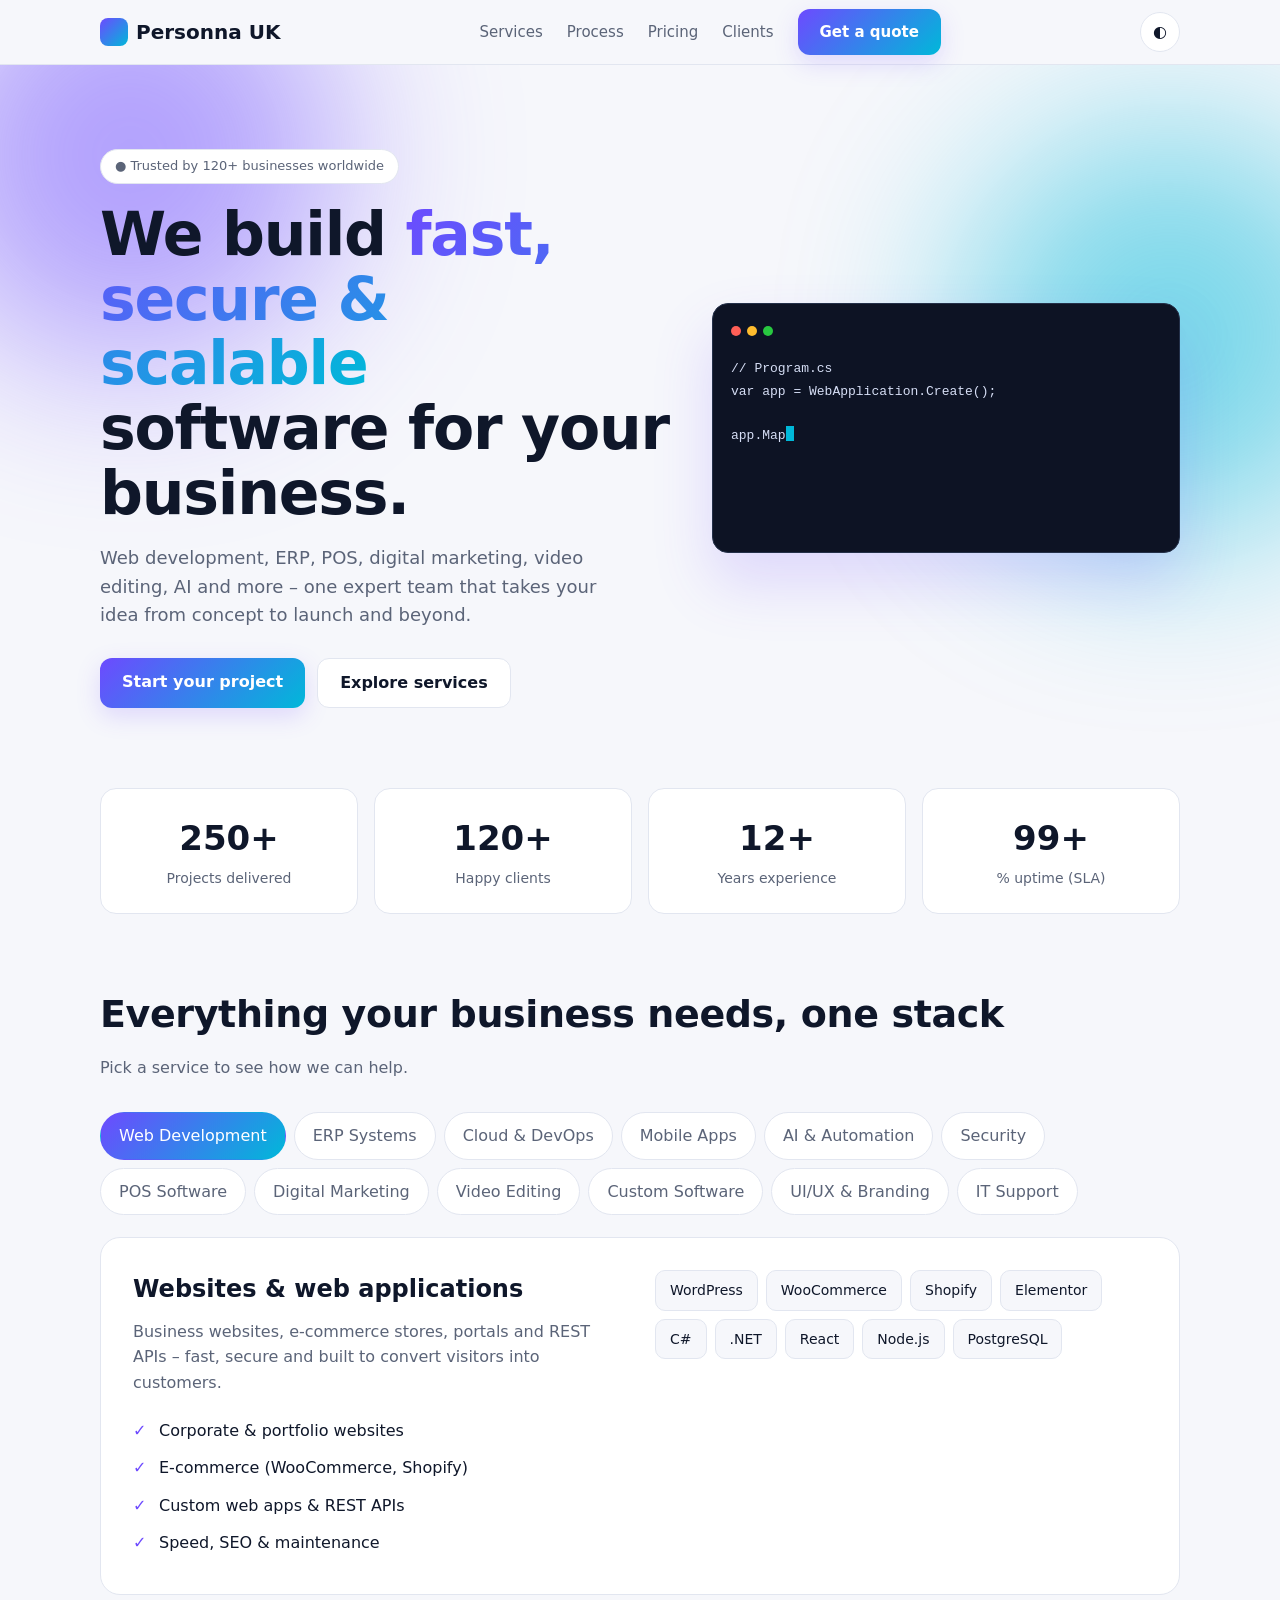
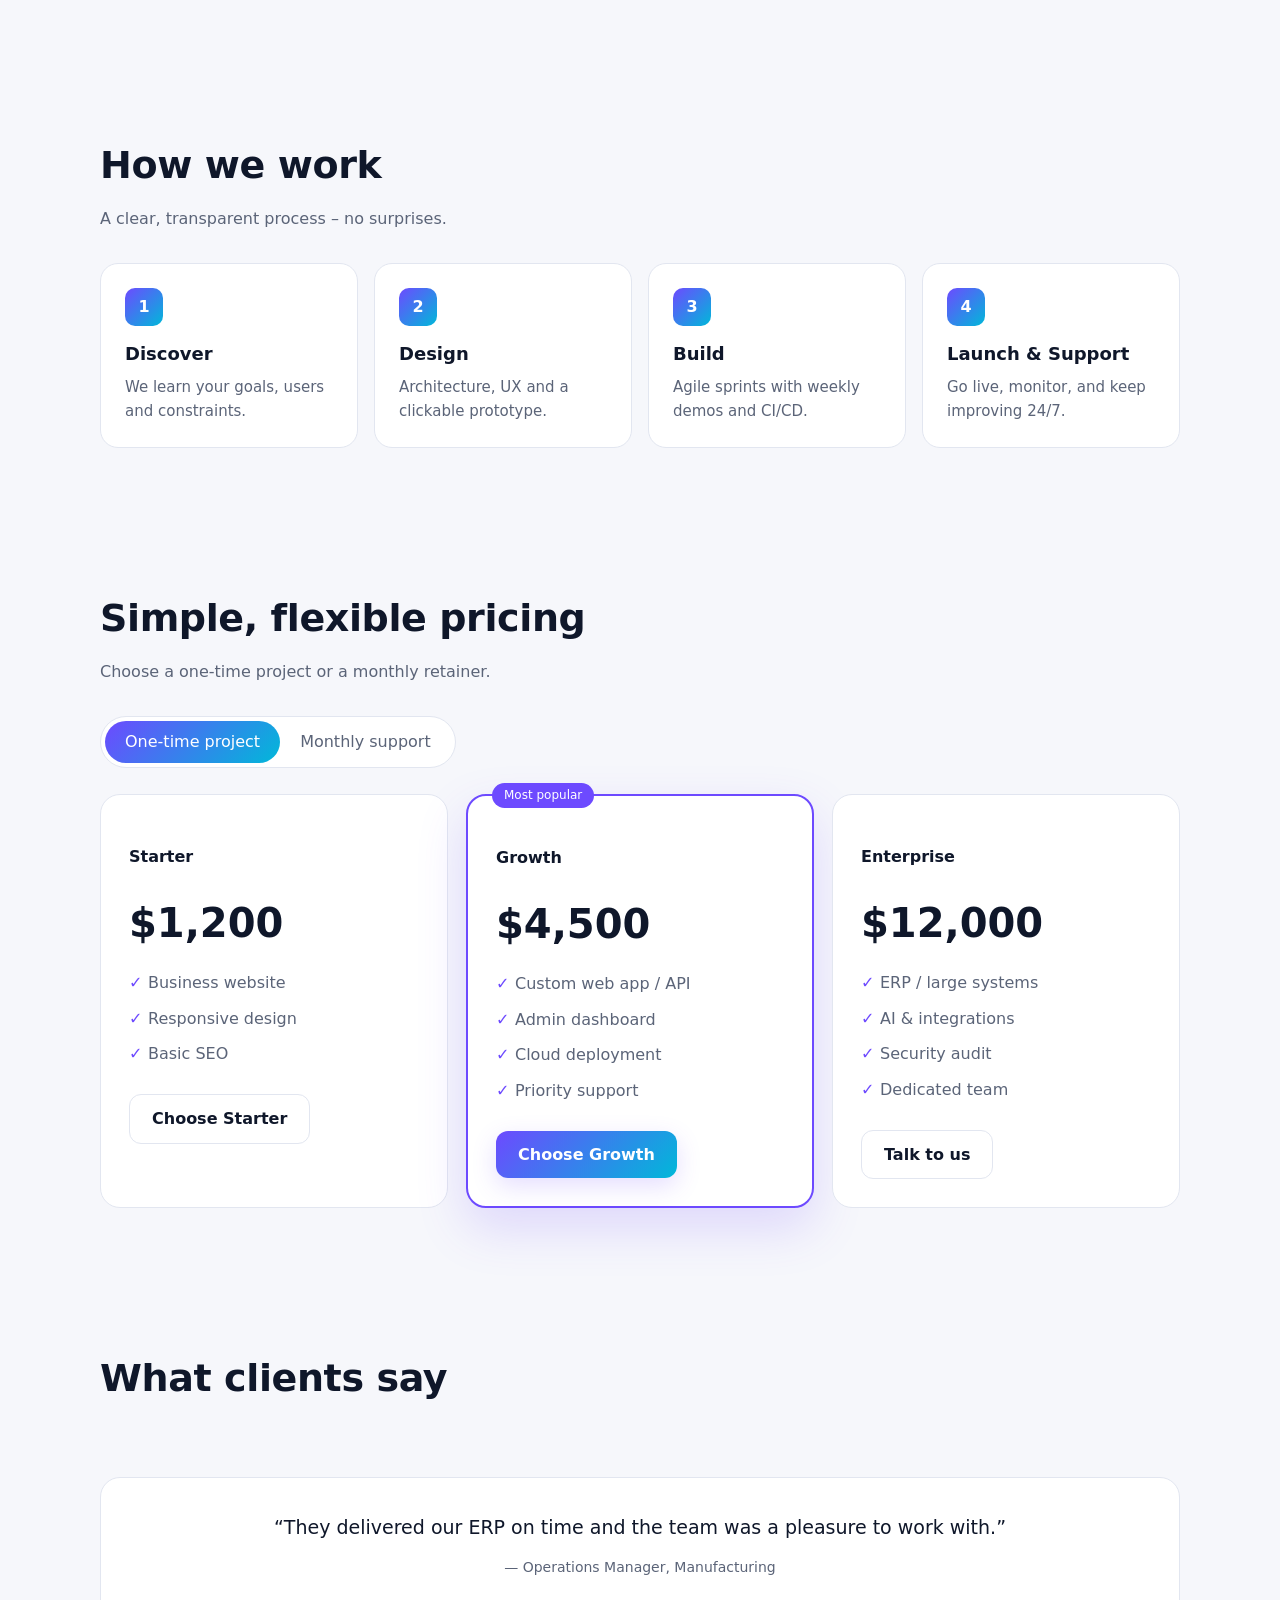
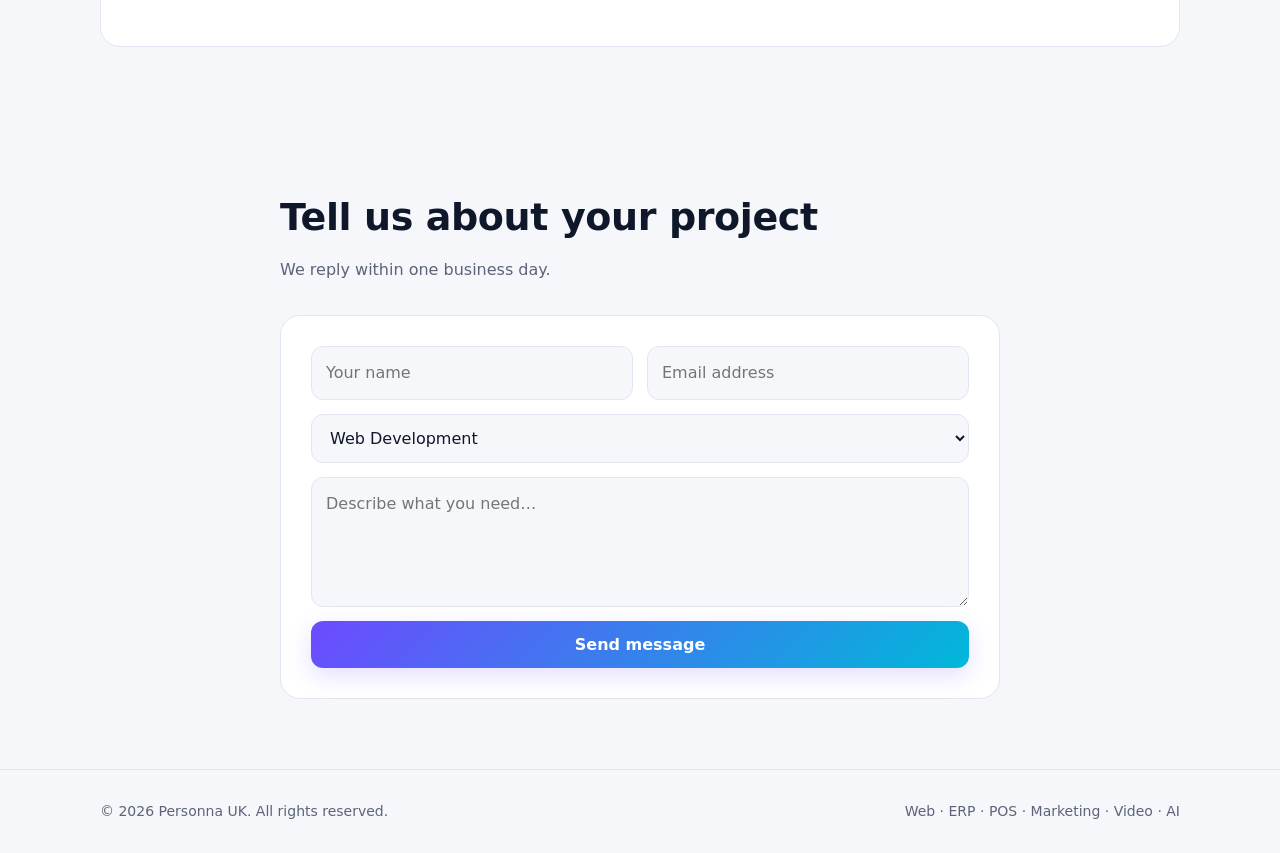
==== index.html @ d4ed37b1 "Add files via upload" ====
<!DOCTYPE html>
<html lang="en">
<head>
<meta charset="utf-8">
<meta name="viewport" content="width=device-width, initial-scale=1, viewport-fit=cover">
<title>Personna UK – Software, Cloud &amp; AI Solutions</title>
<style>
:root{--bg:#f6f7fb;--surface:#fff;--text:#0f172a;--muted:#5b6478;--line:#e2e6f0;--a:#6d4aff;--b:#00b8d9;--glow:rgba(109,74,255,.18);color-scheme:light;box-sizing:border-box;padding-top:env(safe-area-inset-top,0px);padding-bottom:env(safe-area-inset-bottom,0px)}
@media (prefers-color-scheme:dark){:root:not([data-theme="light"]){--bg:#0b0f1a;--surface:#131a2b;--text:#eef1fa;--muted:#9aa5bf;--line:#243049;--a:#8b6dff;--b:#2fd3f0;--glow:rgba(139,109,255,.25);color-scheme:dark}}
:root[data-theme="dark"]{--bg:#0b0f1a;--surface:#131a2b;--text:#eef1fa;--muted:#9aa5bf;--line:#243049;--a:#8b6dff;--b:#2fd3f0;--glow:rgba(139,109,255,.25);color-scheme:dark}
html{scroll-behavior:smooth;scroll-padding-top:calc(72px + env(safe-area-inset-top,0px))}
*{box-sizing:border-box}
body{margin:0;background:var(--bg);color:var(--text);font-family:Inter,system-ui,-apple-system,"Segoe UI",Roboto,sans-serif;line-height:1.6;overflow-x:hidden}
a{color:inherit;text-decoration:none}
.wrap{max-width:1120px;margin:0 auto;padding:0 20px}
header{position:sticky;top:env(safe-area-inset-top,0px);z-index:20;background:color-mix(in srgb,var(--bg) 85%,transparent);backdrop-filter:blur(12px);border-bottom:1px solid var(--line)}
nav{display:flex;align-items:center;justify-content:space-between;height:64px}
.logo{font-weight:800;font-size:20px;display:flex;gap:8px;align-items:center}
.logo i{width:28px;height:28px;border-radius:8px;background:linear-gradient(135deg,var(--a),var(--b));display:inline-block}
.links{display:flex;gap:24px;align-items:center;font-size:15px;color:var(--muted)}
.links a:hover{color:var(--text)}
.btn{display:inline-block;padding:11px 22px;border-radius:12px;font-weight:600;border:1px solid var(--line);background:var(--surface);cursor:pointer;font:inherit;font-weight:600;color:var(--text);transition:.2s}
.btn:hover{transform:translateY(-2px)}
.btn.p{background:linear-gradient(135deg,var(--a),var(--b));color:#fff;border:0;box-shadow:0 8px 24px var(--glow)}
.icon{width:40px;height:40px;padding:0;border-radius:50%}
#menu{display:none}
.hero{position:relative;padding:84px 0 70px;overflow:hidden}
.hero:before,.hero:after{content:"";position:absolute;width:420px;height:420px;border-radius:50%;filter:blur(90px);opacity:.5;z-index:-1;animation:float 12s ease-in-out infinite}
.hero:before{background:var(--a);top:-120px;left:-80px}
.hero:after{background:var(--b);right:-100px;top:60px;animation-delay:-6s}
@keyframes float{50%{transform:translate(40px,30px)}}
.grid2{display:grid;grid-template-columns:1.1fr .9fr;gap:40px;align-items:center}
.tag{display:inline-block;padding:6px 14px;border-radius:99px;background:var(--surface);border:1px solid var(--line);font-size:13px;color:var(--muted);margin-bottom:18px}
h1{font-size:clamp(34px,5.5vw,60px);line-height:1.08;margin:0 0 18px;letter-spacing:-.02em}
.grad{background:linear-gradient(135deg,var(--a),var(--b));-webkit-background-clip:text;background-clip:text;color:transparent}
.lead{font-size:18px;color:var(--muted);max-width:540px}
.cta{display:flex;gap:12px;margin-top:28px;flex-wrap:wrap}
.code{background:#0d1324;color:#d6def5;border-radius:16px;padding:18px;font:13px/1.7 ui-monospace,Menlo,Consolas,monospace;box-shadow:0 30px 60px var(--glow);border:1px solid #243049;min-height:250px}
.dots span{display:inline-block;width:10px;height:10px;border-radius:50%;margin-right:6px;background:#ff5f57}.dots span:nth-child(2){background:#febc2e}.dots span:nth-child(3){background:#28c840}
.cur{display:inline-block;width:8px;height:15px;background:var(--b);vertical-align:-2px;animation:bl 1s steps(1) infinite}@keyframes bl{50%{opacity:0}}
.stats{display:grid;grid-template-columns:repeat(4,1fr);gap:16px;margin-top:10px}
.stat{background:var(--surface);border:1px solid var(--line);border-radius:16px;padding:22px;text-align:center}
.stat b{font-size:34px;display:block}.stat span{color:var(--muted);font-size:14px}
section{padding:70px 0}
h2{font-size:clamp(26px,3.6vw,38px);margin:0 0 10px;letter-spacing:-.01em}
.sub{color:var(--muted);max-width:620px;margin:0 0 32px}
.tabs{display:flex;gap:8px;flex-wrap:wrap;margin-bottom:22px}
.tab{padding:10px 18px;border-radius:99px;border:1px solid var(--line);background:var(--surface);cursor:pointer;font:inherit;color:var(--muted);transition:.2s}
.tab.on{background:linear-gradient(135deg,var(--a),var(--b));color:#fff;border-color:transparent}
.panel{display:grid;grid-template-columns:1fr 1fr;gap:30px;background:var(--surface);border:1px solid var(--line);border-radius:20px;padding:32px;animation:in .4s}
@keyframes in{from{opacity:0;transform:translateY(10px)}}
.panel h3{margin:0 0 10px;font-size:24px}.panel ul{padding:0;list-style:none;margin:16px 0 0}
.panel li{padding:6px 0 6px 26px;position:relative}.panel li:before{content:"✓";position:absolute;left:0;color:var(--a);font-weight:700}
.chips{display:flex;flex-wrap:wrap;gap:8px;align-content:flex-start}
.chip{padding:8px 14px;border-radius:10px;background:var(--bg);border:1px solid var(--line);font-size:14px}
.cards{display:grid;grid-template-columns:repeat(4,1fr);gap:16px}
.card{background:var(--surface);border:1px solid var(--line);border-radius:18px;padding:24px;transition:.25s}
.card:hover{transform:translateY(-6px);box-shadow:0 18px 40px var(--glow);border-color:var(--a)}
.card .n{width:38px;height:38px;border-radius:10px;display:grid;place-items:center;font-weight:800;color:#fff;background:linear-gradient(135deg,var(--a),var(--b));margin-bottom:14px}
.card h4{margin:0 0 6px;font-size:18px}.card p{margin:0;color:var(--muted);font-size:15px}
.toggle{display:inline-flex;background:var(--surface);border:1px solid var(--line);border-radius:99px;padding:4px;margin-bottom:26px}
.toggle button{border:0;background:none;padding:8px 20px;border-radius:99px;cursor:pointer;font:inherit;color:var(--muted)}
.toggle button.on{background:linear-gradient(135deg,var(--a),var(--b));color:#fff}
.price{display:grid;grid-template-columns:repeat(3,1fr);gap:18px}
.plan{background:var(--surface);border:1px solid var(--line);border-radius:20px;padding:28px;position:relative}
.plan.hot{border:2px solid var(--a);box-shadow:0 20px 50px var(--glow)}
.plan.hot:before{content:"Most popular";position:absolute;top:-13px;left:24px;background:var(--a);color:#fff;font-size:12px;padding:3px 12px;border-radius:99px}
.plan .amt{font-size:40px;font-weight:800;margin:10px 0}.plan .amt small{font-size:14px;color:var(--muted);font-weight:500}
.plan ul{list-style:none;padding:0;margin:0 0 22px;color:var(--muted)}.plan li{padding:5px 0}.plan li:before{content:"✓ ";color:var(--a);font-weight:700}
.quote{background:var(--surface);border:1px solid var(--line);border-radius:20px;padding:34px;text-align:center;min-height:170px}
.quote p{font-size:19px;margin:0 0 12px;transition:opacity .3s}.quote span{color:var(--muted);font-size:14px}
.form{display:grid;grid-template-columns:1fr 1fr;gap:14px;background:var(--surface);border:1px solid var(--line);border-radius:20px;padding:30px}
.form .full{grid-column:1/-1}
input,select,textarea{width:100%;padding:13px 14px;border-radius:12px;border:1px solid var(--line);background:var(--bg);color:var(--text);font:inherit}
input:focus,select:focus,textarea:focus{outline:2px solid var(--a);border-color:transparent}
.err{border-color:#ef4444!important}
#ok{display:none;text-align:center;padding:30px;background:var(--surface);border:1px solid var(--line);border-radius:20px}
footer{border-top:1px solid var(--line);padding:30px 0;color:var(--muted);font-size:14px}
footer .wrap{display:flex;justify-content:space-between;flex-wrap:wrap;gap:10px}
.rv{opacity:0;transform:translateY(24px);transition:.7s}.rv.show{opacity:1;transform:none}
@media(max-width:860px){.grid2,.panel{grid-template-columns:1fr}.stats,.cards{grid-template-columns:1fr 1fr}.price{grid-template-columns:1fr}.links{display:none;position:absolute;top:64px;left:0;right:0;background:var(--bg);flex-direction:column;padding:12px 20px 20px;border-bottom:1px solid var(--line);align-items:stretch;gap:0}.links a{padding:13px 0;font-size:16px;border-bottom:1px solid var(--line)}.links a.btn{margin-top:14px;text-align:center;border:0;padding:13px}.links.open{display:flex}#menu{display:grid;place-items:center}.form{grid-template-columns:1fr}}
@media(max-width:560px){.wrap{padding:0 16px}.hero{padding:44px 0 36px}.hero:before,.hero:after{width:260px;height:260px}.lead{font-size:16px}.cta .btn{flex:1;text-align:center;padding:13px 10px}.code{font-size:11.5px;padding:14px;min-height:210px}.stats{gap:10px}.stat{padding:16px 10px}.stat b{font-size:26px}.stat span{font-size:12px}section{padding:46px 0}.cards{grid-template-columns:1fr}.tabs{flex-wrap:nowrap;overflow-x:auto;margin-left:-16px;margin-right:-16px;padding:0 16px 8px;scrollbar-width:none}.tabs::-webkit-scrollbar{display:none}.tab{flex:none;white-space:nowrap}.panel{padding:20px}.panel h3{font-size:20px}.toggle{display:flex}.toggle button{flex:1;padding:10px 6px;font-size:14px}.plan{padding:22px}.plan .amt{font-size:34px}.quote{padding:24px 18px}.quote p{font-size:17px}.form{padding:18px}footer .wrap{flex-direction:column;text-align:center}}
input,select,textarea{font-size:16px}
button,.btn,.tab{-webkit-tap-highlight-color:transparent;touch-action:manipulation}
@media(prefers-reduced-motion:reduce){*{animation:none!important;transition:none!important}.rv{opacity:1;transform:none}}
</style>
</head>
<body>
<header><div class="wrap"><nav>
<a class="logo" href="#top"><i></i>Personna UK</a>
<div class="links" id="links"><a href="#services">Services</a><a href="#process">Process</a><a href="#pricing">Pricing</a><a href="#reviews">Clients</a><a class="btn p" href="#contact">Get a quote</a></div>
<div style="display:flex;gap:8px"><button class="btn icon" id="theme" aria-label="Toggle theme">◐</button><button class="btn icon" id="menu" aria-label="Menu">☰</button></div>
</nav></div></header>

<main id="top">
<div class="hero"><div class="wrap grid2">
<div>
<span class="tag">● Trusted by 120+ businesses worldwide</span>
<h1>We build <span class="grad">fast, secure &amp; scalable</span> software for your business.</h1>
<p class="lead">Web development, ERP, POS, digital marketing, video editing, AI and more – one expert team that takes your idea from concept to launch and beyond.</p>
<div class="cta"><a class="btn p" href="#contact">Start your project</a><a class="btn" href="#services">Explore services</a></div>
</div>
<div class="code"><div class="dots"><span></span><span></span><span></span></div><pre id="code" style="margin:14px 0 0;white-space:pre-wrap"></pre></div>
</div></div>

<div class="wrap"><div class="stats rv">
<div class="stat"><b data-n="250">0</b><span>Projects delivered</span></div>
<div class="stat"><b data-n="120">0</b><span>Happy clients</span></div>
<div class="stat"><b data-n="12">0</b><span>Years experience</span></div>
<div class="stat"><b data-n="99">0</b><span>% uptime (SLA)</span></div>
</div></div>

<section id="services"><div class="wrap">
<h2 class="rv">Everything your business needs, one stack</h2>
<p class="sub rv">Pick a service to see how we can help.</p>
<div class="tabs rv" id="tabs"></div>
<div class="panel" id="panel"></div>
</div></section>

<section id="process"><div class="wrap">
<h2 class="rv">How we work</h2><p class="sub rv">A clear, transparent process – no surprises.</p>
<div class="cards">
<div class="card rv"><div class="n">1</div><h4>Discover</h4><p>We learn your goals, users and constraints.</p></div>
<div class="card rv"><div class="n">2</div><h4>Design</h4><p>Architecture, UX and a clickable prototype.</p></div>
<div class="card rv"><div class="n">3</div><h4>Build</h4><p>Agile sprints with weekly demos and CI/CD.</p></div>
<div class="card rv"><div class="n">4</div><h4>Launch &amp; Support</h4><p>Go live, monitor, and keep improving 24/7.</p></div>
</div></div></section>

<section id="pricing"><div class="wrap">
<h2 class="rv">Simple, flexible pricing</h2><p class="sub rv">Choose a one-time project or a monthly retainer.</p>
<div class="toggle"><button class="on" data-m="0">One-time project</button><button data-m="1">Monthly support</button></div>
<div class="price">
<div class="plan rv"><h4>Starter</h4><div class="amt" data-p="1200,150">$1,200</div><ul><li>Business website</li><li>Responsive design</li><li>Basic SEO</li></ul><a class="btn" href="#contact">Choose Starter</a></div>
<div class="plan hot rv"><h4>Growth</h4><div class="amt" data-p="4500,600">$4,500</div><ul><li>Custom web app / API</li><li>Admin dashboard</li><li>Cloud deployment</li><li>Priority support</li></ul><a class="btn p" href="#contact">Choose Growth</a></div>
<div class="plan rv"><h4>Enterprise</h4><div class="amt" data-p="12000,1800">$12,000</div><ul><li>ERP / large systems</li><li>AI &amp; integrations</li><li>Security audit</li><li>Dedicated team</li></ul><a class="btn" href="#contact">Talk to us</a></div>
</div></div></section>

<section id="reviews"><div class="wrap">
<h2 class="rv">What clients say</h2><p class="sub rv">&nbsp;</p>
<div class="quote rv"><p id="qt"></p><span id="qa"></span></div>
</div></section>

<section id="contact"><div class="wrap" style="max-width:760px">
<h2 class="rv">Tell us about your project</h2><p class="sub rv">We reply within one business day.</p>
<form class="form" id="form" novalidate>
<input name="name" placeholder="Your name" required>
<input name="email" type="email" placeholder="Email address" required>
<select name="svc" class="full"><option>Web Development</option><option>ERP Systems</option><option>POS Software</option><option>Digital Marketing</option><option>Video Editing</option><option>Custom Software</option><option>Mobile Apps</option><option>Cloud &amp; DevOps</option><option>AI &amp; Automation</option><option>Cybersecurity</option><option>UI/UX &amp; Branding</option><option>IT Support</option></select>
<textarea class="full" name="msg" rows="4" placeholder="Describe what you need…" required></textarea>
<button class="btn p full" type="submit">Send message</button>
</form>
<div id="ok"><h3>Thank you! 🎉</h3><p>We’ve received your request and will be in touch shortly.</p></div>
</div></section>
</main>

<footer><div class="wrap"><span>© 2026 Personna UK. All rights reserved.</span><span>Web · ERP · POS · Marketing · Video · AI</span></div></footer>

<script>
const S={
"Web Development":{t:"Websites & web applications",d:"Business websites, e-commerce stores, portals and REST APIs – fast, secure and built to convert visitors into customers.",l:["Corporate & portfolio websites","E-commerce (WooCommerce, Shopify)","Custom web apps & REST APIs","Speed, SEO & maintenance"],c:["WordPress","WooCommerce","Shopify","Elementor","C#",".NET","React","Node.js","PostgreSQL"]},
"ERP Systems":{t:"ERP & business management",d:"One system for your whole company – inventory, purchase, sales, accounts, HR and projects, tailored to your industry.",l:["Inventory & warehouse","Purchase, sales & invoicing","Accounts, HR & payroll","Project & production tracking","Reports & dashboards"],c:["Inventory","Accounting","HRM","CRM","Manufacturing","Multi-branch"]},
"Cloud & DevOps":{t:"Cloud infrastructure",d:"Deploy, scale and monitor on Azure, AWS or your own servers with automated pipelines.",l:["CI/CD pipelines","Docker & Kubernetes","Cloud migration","Monitoring & cost control"],c:["Azure","AWS","Docker","Kubernetes","Terraform","GitHub Actions"]},
"Mobile Apps":{t:"iOS & Android apps",d:"Native-feel cross-platform apps your customers will love, with secure backends.",l:["Cross-platform with .NET MAUI","UI/UX design","Offline & push notifications","App store launch"],c:["MAUI","Flutter","Swift","Kotlin","Firebase"]},
"AI & Automation":{t:"Smart AI solutions",d:"Chatbots, document intelligence and workflow automation that save hours every week.",l:["AI assistants & chatbots","Process automation","Data dashboards","Custom integrations"],c:["OpenAI","Python","ML.NET","Power BI","Zapier"]},
"Security":{t:"Cybersecurity",d:"Protect your apps and data with audits, hardening and continuous monitoring.",l:["Penetration testing","Secure code review","Identity & MFA","Backup & recovery"],c:["OWASP","OAuth2","SSO","WAF","Zero Trust"]},
"POS Software":{t:"POS & retail systems",d:"Fast point-of-sale for shops, restaurants and multi-branch chains, with live stock and sales reports.",l:["Retail & restaurant POS","Barcode, receipt & card support","Multi-branch stock sync","Online + offline billing","Daily sales & profit reports"],c:["Barcode","Thermal printer","bKash/Nagad","Stock","Loyalty","Offline mode"]},
"Digital Marketing":{t:"Digital marketing & growth",d:"Get found, get leads, get sales – data-driven campaigns that bring real customers to your business.",l:["Facebook & Instagram ads","Google Ads & SEO","Social media management","Lead generation funnels","Email & WhatsApp marketing"],c:["Meta Ads","Google Ads","SEO","Analytics","Pixel & CAPI","Email"]},
"Video Editing":{t:"Video editing & motion",d:"Scroll-stopping videos for ads, reels, product launches and brand stories – edited, colored and delivered fast.",l:["Reels, Shorts & TikTok edits","Ad & promo videos","Motion graphics & animation","3D product visuals","Color grading & sound"],c:["Premiere Pro","After Effects","DaVinci","Final Cut","Blender","AI video"]},
"Custom Software":{t:"Custom software development",d:"Desktop, web and internal tools built exactly for your workflow – no bloated off-the-shelf software.",l:["Business process software","Desktop & web applications","Third-party integrations","Legacy system upgrade"],c:["C#","Python","Java","SQL","API","Automation"]},
"UI/UX & Branding":{t:"Design, UI/UX & branding",d:"Logos, brand identity, app screens and marketing creatives that make your business look professional.",l:["Logo & brand identity","App & website UI/UX","Social media creatives","Banners & print design"],c:["Figma","Photoshop","Illustrator","Canva"]},
"IT Support":{t:"IT support & networking",d:"Keep your team running – hardware, network, CCTV, email, backup and on-call technical support.",l:["Office network & Wi-Fi","CCTV & security systems","Hardware & software support","Annual maintenance (AMC)"],c:["LAN/WAN","CCTV","Servers","Backup","Microsoft 365"]}};
const tabs=document.getElementById('tabs'),panel=document.getElementById('panel');
function show(k){[...tabs.children].forEach(b=>b.classList.toggle('on',b.textContent===k));const s=S[k];
panel.style.animation='none';panel.offsetWidth;panel.style.animation='';
panel.innerHTML='<div><h3>'+s.t+'</h3><p style="color:var(--muted);margin:0">'+s.d+'</p><ul>'+s.l.map(x=>'<li>'+x+'</li>').join('')+'</ul></div><div class="chips">'+s.c.map(x=>'<span class="chip">'+x+'</span>').join('')+'</div>';}
Object.keys(S).forEach(k=>{const b=document.createElement('button');b.className='tab';b.textContent=k;b.onclick=()=>show(k);tabs.appendChild(b)});
show(Object.keys(S)[0]);

const lines=['// Program.cs','var app = WebApplication.Create();','','app.MapGet("/api/status", () =>','    new { company = "Personna UK",','          uptime = "99.99%",','          status = "Ready to build" });','','app.Run();'];
const code=document.getElementById('code');let li=0,ci=0,out='';
(function type(){if(li>=lines.length){code.innerHTML=out+'<span class="cur"></span>';return}
const ln=lines[li];out+=ln[ci]||'';ci++;code.innerHTML=out.replace(/</g,'&lt;')+'<span class="cur"></span>';
if(ci>ln.length){out+='\n';li++;ci=0;setTimeout(type,120)}else setTimeout(type,24)})();

const io=new IntersectionObserver(es=>es.forEach(e=>{if(e.isIntersecting){e.target.classList.add('show');
e.target.querySelectorAll('[data-n]').forEach(c=>{const n=+c.dataset.n;let v=0;const st=Math.max(1,n/60);const t=setInterval(()=>{v=Math.min(n,v+st);c.textContent=Math.round(v)+(n>=100&&n!==120&&n!==250?'':'+');if(v>=n)clearInterval(t)},25)});io.unobserve(e.target)}}),{threshold:.15});
document.querySelectorAll('.rv').forEach(e=>io.observe(e));

document.querySelectorAll('.toggle button').forEach(b=>b.onclick=()=>{document.querySelectorAll('.toggle button').forEach(x=>x.classList.toggle('on',x===b));const m=+b.dataset.m;
document.querySelectorAll('[data-p]').forEach(p=>{const v=p.dataset.p.split(',')[m];p.innerHTML='$'+(+v).toLocaleString('en-US')+(m?' <small>/month</small>':'')})});

const Q=[["They delivered our ERP on time and the team was a pleasure to work with.","Operations Manager, Manufacturing"],["Our website speed improved 3× and sales grew right after the relaunch.","Founder, E-commerce brand"],["Reliable, professional and always available when we need support.","CTO, Logistics startup"]];
let qi=0;const qt=document.getElementById('qt'),qa=document.getElementById('qa');
function q(){qt.style.opacity=0;setTimeout(()=>{qt.textContent='“'+Q[qi][0]+'”';qa.textContent='— '+Q[qi][1];qt.style.opacity=1;qi=(qi+1)%Q.length},300)}
q();setInterval(q,4500);

const root=document.documentElement;
document.getElementById('theme').onclick=()=>{const dark=root.dataset.theme?root.dataset.theme==='dark':matchMedia('(prefers-color-scheme:dark)').matches;root.dataset.theme=dark?'light':'dark'};
const links=document.getElementById('links');
document.getElementById('menu').onclick=()=>links.classList.toggle('open');
links.onclick=()=>links.classList.remove('open');

const f=document.getElementById('form');
f.onsubmit=e=>{e.preventDefault();let ok=true;
f.querySelectorAll('[required]').forEach(i=>{const bad=!i.value.trim()||(i.type==='email'&&!/^\S+@\S+\.\S+$/.test(i.value));i.classList.toggle('err',bad);if(bad)ok=false});
if(ok){f.style.display='none';document.getElementById('ok').style.display='block'}};
</script>
</body>
</html>
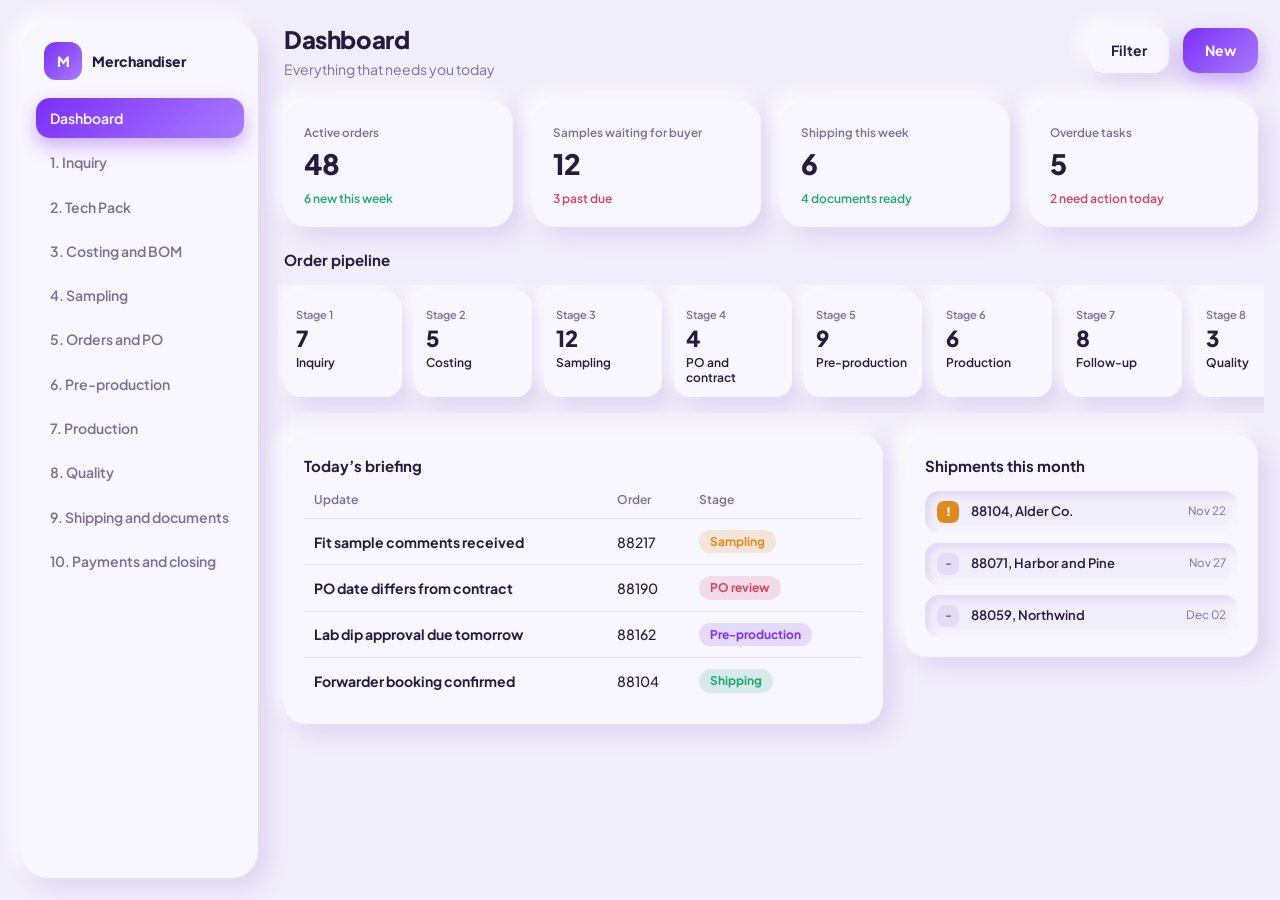
==== commit 173ac4fa: "Add files via upload" ====
--- a/index.html
+++ b/index.html
@@ -3,207 +3,86 @@
 <head>
 <meta charset="utf-8">
 <meta name="viewport" content="width=device-width, initial-scale=1, viewport-fit=cover">
-<title>Personna UK – Software, Cloud &amp; AI Solutions</title>
+<title>Merchandising Software, All Modules</title>
+<link rel="stylesheet" href="https://fonts.googleapis.com/css2?family=Plus+Jakarta+Sans:wght@400;500;600;700;800&display=swap">
 <style>
-:root{--bg:#f6f7fb;--surface:#fff;--text:#0f172a;--muted:#5b6478;--line:#e2e6f0;--a:#6d4aff;--b:#00b8d9;--glow:rgba(109,74,255,.18);color-scheme:light;box-sizing:border-box;padding-top:env(safe-area-inset-top,0px);padding-bottom:env(safe-area-inset-bottom,0px)}
-@media (prefers-color-scheme:dark){:root:not([data-theme="light"]){--bg:#0b0f1a;--surface:#131a2b;--text:#eef1fa;--muted:#9aa5bf;--line:#243049;--a:#8b6dff;--b:#2fd3f0;--glow:rgba(139,109,255,.25);color-scheme:dark}}
-:root[data-theme="dark"]{--bg:#0b0f1a;--surface:#131a2b;--text:#eef1fa;--muted:#9aa5bf;--line:#243049;--a:#8b6dff;--b:#2fd3f0;--glow:rgba(139,109,255,.25);color-scheme:dark}
-html{scroll-behavior:smooth;scroll-padding-top:calc(72px + env(safe-area-inset-top,0px))}
-*{box-sizing:border-box}
-body{margin:0;background:var(--bg);color:var(--text);font-family:Inter,system-ui,-apple-system,"Segoe UI",Roboto,sans-serif;line-height:1.6;overflow-x:hidden}
-a{color:inherit;text-decoration:none}
-.wrap{max-width:1120px;margin:0 auto;padding:0 20px}
-header{position:sticky;top:env(safe-area-inset-top,0px);z-index:20;background:color-mix(in srgb,var(--bg) 85%,transparent);backdrop-filter:blur(12px);border-bottom:1px solid var(--line)}
-nav{display:flex;align-items:center;justify-content:space-between;height:64px}
-.logo{font-weight:800;font-size:20px;display:flex;gap:8px;align-items:center}
-.logo i{width:28px;height:28px;border-radius:8px;background:linear-gradient(135deg,var(--a),var(--b));display:inline-block}
-.links{display:flex;gap:24px;align-items:center;font-size:15px;color:var(--muted)}
-.links a:hover{color:var(--text)}
-.btn{display:inline-block;padding:11px 22px;border-radius:12px;font-weight:600;border:1px solid var(--line);background:var(--surface);cursor:pointer;font:inherit;font-weight:600;color:var(--text);transition:.2s}
-.btn:hover{transform:translateY(-2px)}
-.btn.p{background:linear-gradient(135deg,var(--a),var(--b));color:#fff;border:0;box-shadow:0 8px 24px var(--glow)}
-.icon{width:40px;height:40px;padding:0;border-radius:50%}
-#menu{display:none}
-.hero{position:relative;padding:84px 0 70px;overflow:hidden}
-.hero:before,.hero:after{content:"";position:absolute;width:420px;height:420px;border-radius:50%;filter:blur(90px);opacity:.5;z-index:-1;animation:float 12s ease-in-out infinite}
-.hero:before{background:var(--a);top:-120px;left:-80px}
-.hero:after{background:var(--b);right:-100px;top:60px;animation-delay:-6s}
-@keyframes float{50%{transform:translate(40px,30px)}}
-.grid2{display:grid;grid-template-columns:1.1fr .9fr;gap:40px;align-items:center}
-.tag{display:inline-block;padding:6px 14px;border-radius:99px;background:var(--surface);border:1px solid var(--line);font-size:13px;color:var(--muted);margin-bottom:18px}
-h1{font-size:clamp(34px,5.5vw,60px);line-height:1.08;margin:0 0 18px;letter-spacing:-.02em}
-.grad{background:linear-gradient(135deg,var(--a),var(--b));-webkit-background-clip:text;background-clip:text;color:transparent}
-.lead{font-size:18px;color:var(--muted);max-width:540px}
-.cta{display:flex;gap:12px;margin-top:28px;flex-wrap:wrap}
-.code{background:#0d1324;color:#d6def5;border-radius:16px;padding:18px;font:13px/1.7 ui-monospace,Menlo,Consolas,monospace;box-shadow:0 30px 60px var(--glow);border:1px solid #243049;min-height:250px}
-.dots span{display:inline-block;width:10px;height:10px;border-radius:50%;margin-right:6px;background:#ff5f57}.dots span:nth-child(2){background:#febc2e}.dots span:nth-child(3){background:#28c840}
-.cur{display:inline-block;width:8px;height:15px;background:var(--b);vertical-align:-2px;animation:bl 1s steps(1) infinite}@keyframes bl{50%{opacity:0}}
-.stats{display:grid;grid-template-columns:repeat(4,1fr);gap:16px;margin-top:10px}
-.stat{background:var(--surface);border:1px solid var(--line);border-radius:16px;padding:22px;text-align:center}
-.stat b{font-size:34px;display:block}.stat span{color:var(--muted);font-size:14px}
-section{padding:70px 0}
-h2{font-size:clamp(26px,3.6vw,38px);margin:0 0 10px;letter-spacing:-.01em}
-.sub{color:var(--muted);max-width:620px;margin:0 0 32px}
-.tabs{display:flex;gap:8px;flex-wrap:wrap;margin-bottom:22px}
-.tab{padding:10px 18px;border-radius:99px;border:1px solid var(--line);background:var(--surface);cursor:pointer;font:inherit;color:var(--muted);transition:.2s}
-.tab.on{background:linear-gradient(135deg,var(--a),var(--b));color:#fff;border-color:transparent}
-.panel{display:grid;grid-template-columns:1fr 1fr;gap:30px;background:var(--surface);border:1px solid var(--line);border-radius:20px;padding:32px;animation:in .4s}
-@keyframes in{from{opacity:0;transform:translateY(10px)}}
-.panel h3{margin:0 0 10px;font-size:24px}.panel ul{padding:0;list-style:none;margin:16px 0 0}
-.panel li{padding:6px 0 6px 26px;position:relative}.panel li:before{content:"✓";position:absolute;left:0;color:var(--a);font-weight:700}
-.chips{display:flex;flex-wrap:wrap;gap:8px;align-content:flex-start}
-.chip{padding:8px 14px;border-radius:10px;background:var(--bg);border:1px solid var(--line);font-size:14px}
-.cards{display:grid;grid-template-columns:repeat(4,1fr);gap:16px}
-.card{background:var(--surface);border:1px solid var(--line);border-radius:18px;padding:24px;transition:.25s}
-.card:hover{transform:translateY(-6px);box-shadow:0 18px 40px var(--glow);border-color:var(--a)}
-.card .n{width:38px;height:38px;border-radius:10px;display:grid;place-items:center;font-weight:800;color:#fff;background:linear-gradient(135deg,var(--a),var(--b));margin-bottom:14px}
-.card h4{margin:0 0 6px;font-size:18px}.card p{margin:0;color:var(--muted);font-size:15px}
-.toggle{display:inline-flex;background:var(--surface);border:1px solid var(--line);border-radius:99px;padding:4px;margin-bottom:26px}
-.toggle button{border:0;background:none;padding:8px 20px;border-radius:99px;cursor:pointer;font:inherit;color:var(--muted)}
-.toggle button.on{background:linear-gradient(135deg,var(--a),var(--b));color:#fff}
-.price{display:grid;grid-template-columns:repeat(3,1fr);gap:18px}
-.plan{background:var(--surface);border:1px solid var(--line);border-radius:20px;padding:28px;position:relative}
-.plan.hot{border:2px solid var(--a);box-shadow:0 20px 50px var(--glow)}
-.plan.hot:before{content:"Most popular";position:absolute;top:-13px;left:24px;background:var(--a);color:#fff;font-size:12px;padding:3px 12px;border-radius:99px}
-.plan .amt{font-size:40px;font-weight:800;margin:10px 0}.plan .amt small{font-size:14px;color:var(--muted);font-weight:500}
-.plan ul{list-style:none;padding:0;margin:0 0 22px;color:var(--muted)}.plan li{padding:5px 0}.plan li:before{content:"✓ ";color:var(--a);font-weight:700}
-.quote{background:var(--surface);border:1px solid var(--line);border-radius:20px;padding:34px;text-align:center;min-height:170px}
-.quote p{font-size:19px;margin:0 0 12px;transition:opacity .3s}.quote span{color:var(--muted);font-size:14px}
-.form{display:grid;grid-template-columns:1fr 1fr;gap:14px;background:var(--surface);border:1px solid var(--line);border-radius:20px;padding:30px}
-.form .full{grid-column:1/-1}
-input,select,textarea{width:100%;padding:13px 14px;border-radius:12px;border:1px solid var(--line);background:var(--bg);color:var(--text);font:inherit}
-input:focus,select:focus,textarea:focus{outline:2px solid var(--a);border-color:transparent}
-.err{border-color:#ef4444!important}
-#ok{display:none;text-align:center;padding:30px;background:var(--surface);border:1px solid var(--line);border-radius:20px}
-footer{border-top:1px solid var(--line);padding:30px 0;color:var(--muted);font-size:14px}
-footer .wrap{display:flex;justify-content:space-between;flex-wrap:wrap;gap:10px}
-.rv{opacity:0;transform:translateY(24px);transition:.7s}.rv.show{opacity:1;transform:none}
-@media(max-width:860px){.grid2,.panel{grid-template-columns:1fr}.stats,.cards{grid-template-columns:1fr 1fr}.price{grid-template-columns:1fr}.links{display:none;position:absolute;top:64px;left:0;right:0;background:var(--bg);flex-direction:column;padding:12px 20px 20px;border-bottom:1px solid var(--line);align-items:stretch;gap:0}.links a{padding:13px 0;font-size:16px;border-bottom:1px solid var(--line)}.links a.btn{margin-top:14px;text-align:center;border:0;padding:13px}.links.open{display:flex}#menu{display:grid;place-items:center}.form{grid-template-columns:1fr}}
-@media(max-width:560px){.wrap{padding:0 16px}.hero{padding:44px 0 36px}.hero:before,.hero:after{width:260px;height:260px}.lead{font-size:16px}.cta .btn{flex:1;text-align:center;padding:13px 10px}.code{font-size:11.5px;padding:14px;min-height:210px}.stats{gap:10px}.stat{padding:16px 10px}.stat b{font-size:26px}.stat span{font-size:12px}section{padding:46px 0}.cards{grid-template-columns:1fr}.tabs{flex-wrap:nowrap;overflow-x:auto;margin-left:-16px;margin-right:-16px;padding:0 16px 8px;scrollbar-width:none}.tabs::-webkit-scrollbar{display:none}.tab{flex:none;white-space:nowrap}.panel{padding:20px}.panel h3{font-size:20px}.toggle{display:flex}.toggle button{flex:1;padding:10px 6px;font-size:14px}.plan{padding:22px}.plan .amt{font-size:34px}.quote{padding:24px 18px}.quote p{font-size:17px}.form{padding:18px}footer .wrap{flex-direction:column;text-align:center}}
-input,select,textarea{font-size:16px}
-button,.btn,.tab{-webkit-tap-highlight-color:transparent;touch-action:manipulation}
-@media(prefers-reduced-motion:reduce){*{animation:none!important;transition:none!important}.rv{opacity:1;transform:none}}
+:root{--bg:#f1eefb;--card:#f8f6ff;--ink:#241b3d;--mute:#7a7096;--ac:#7b2ff7;--ac2:#a77bff;--line:#e3ddf5;--ok:#1fa971;--wn:#e08a1e;--bd:#d6455d;--hi:#fff;--lo:rgba(120,90,200,.18);
+--sh:9px 9px 22px var(--lo),-7px -7px 18px var(--hi);--in:inset 3px 3px 8px var(--lo),inset -3px -3px 8px var(--hi);
+box-sizing:border-box;padding-top:env(safe-area-inset-top,0px);padding-bottom:env(safe-area-inset-bottom,0px)}
+@media(prefers-color-scheme:dark){:root:not([data-theme="light"]){--bg:#1a1530;--card:#211b3b;--ink:#efeafd;--mute:#a79dc9;--line:#322a55;--hi:rgba(255,255,255,.04);--lo:rgba(0,0,0,.45);--ac2:#b794ff}}
+:root[data-theme="dark"]{--bg:#1a1530;--card:#211b3b;--ink:#efeafd;--mute:#a79dc9;--line:#322a55;--hi:rgba(255,255,255,.04);--lo:rgba(0,0,0,.45);--ac2:#b794ff}
+*{box-sizing:border-box}html{scroll-padding-top:env(safe-area-inset-top,0px)}
+body{margin:0;background:var(--bg);color:var(--ink);font:14px/1.45 "Plus Jakarta Sans",system-ui,-apple-system,"Segoe UI",sans-serif}
+.app{display:grid;grid-template-columns:236px minmax(0,1fr);gap:26px;padding:22px;max-width:1500px;margin:0 auto}
+.card{background:var(--card);border-radius:22px;box-shadow:var(--sh);padding:20px}
+h1{font-size:24px;margin:0;font-weight:800;letter-spacing:-.4px}h2{font-size:15px;margin:0 0 14px;font-weight:700}
+.side{position:sticky;top:22px;height:calc(100vh - 44px);overflow-y:auto;padding:18px 14px;display:flex;flex-direction:column;gap:4px;border-radius:26px}
+.brand{display:flex;align-items:center;gap:10px;font-weight:800;padding:2px 8px 14px}
+.logo{width:38px;height:38px;border-radius:12px;background:linear-gradient(135deg,var(--ac),var(--ac2));color:#fff;display:grid;place-items:center}
+.side a{display:block;padding:10px 14px;border-radius:14px;color:var(--mute);text-decoration:none;font-weight:600;white-space:nowrap}
+.side a:hover{box-shadow:var(--in)}
+.side a.on{background:linear-gradient(135deg,var(--ac),var(--ac2));color:#fff;box-shadow:0 8px 18px rgba(123,47,247,.35)}
+.side a:focus-visible,.btn:focus-visible{outline:2px solid var(--ac);outline-offset:2px}
+.main{display:flex;flex-direction:column;gap:22px;min-width:0}
+.top{display:flex;align-items:center;gap:14px;flex-wrap:wrap}.top div{margin-right:auto}.top p{margin:2px 0 0;color:var(--mute)}
+.btn{border:0;font:inherit;font-weight:700;color:#fff;background:linear-gradient(135deg,var(--ac),var(--ac2));padding:12px 22px;border-radius:15px;box-shadow:0 10px 22px rgba(123,47,247,.35)}
+.btn.g{background:var(--card);color:var(--ink);box-shadow:var(--sh)}
+.kp{display:grid;grid-template-columns:repeat(auto-fit,minmax(170px,1fr));gap:20px}
+.kp small{color:var(--mute);font-weight:600}.kp b{display:block;font-size:28px;font-weight:800;letter-spacing:-1px;margin:2px 0}.kp span{font-size:12px;font-weight:600}
+.ok{color:var(--ok)}.bd{color:var(--bd)}.wn{color:var(--wn)}
+.g2{display:grid;grid-template-columns:minmax(0,1.7fr) minmax(0,1fr);gap:22px;align-items:start}
+.tw{overflow-x:auto}table{width:100%;border-collapse:collapse;min-width:560px}
+th{text-align:left;font-size:12px;color:var(--mute);font-weight:600;padding:0 10px 10px}td{padding:11px 10px;border-top:1px solid var(--line);font-weight:500}td:first-child{font-weight:700}
+.chip{display:inline-block;padding:3px 11px;border-radius:20px;font-size:12px;font-weight:700;white-space:nowrap}
+.c-ok{background:rgba(31,169,113,.15);color:var(--ok)}.c-w{background:rgba(224,138,30,.16);color:var(--wn)}.c-b{background:rgba(214,69,93,.14);color:var(--bd)}.c-p{background:rgba(123,47,247,.14);color:var(--ac)}
+.fl{display:flex;flex-direction:column;gap:10px}
+.f{display:flex;align-items:center;gap:12px;padding:10px 12px;border-radius:14px;background:var(--bg);box-shadow:var(--in)}
+.f i{width:22px;height:22px;border-radius:7px;display:grid;place-items:center;font:800 12px system-ui;flex:none;font-style:normal}
+.f .ok{background:var(--ok);color:#fff}.f .wt{background:var(--wn);color:#fff}.f .no{background:var(--line);color:var(--mute)}
+.f b{flex:1;font-weight:600;font-size:13px}.f small{color:var(--mute);font-size:11.5px;text-align:right}
+.br{display:grid;grid-template-columns:110px 1fr 40px;gap:12px;align-items:center;font-size:12.5px;font-weight:600;margin-bottom:12px}
+.br em{font-style:normal;color:var(--mute);text-align:right}
+.bar{height:12px;border-radius:8px;background:var(--bg);box-shadow:var(--in);position:relative}.bar i{position:absolute;inset:0 auto 0 0;border-radius:8px;background:linear-gradient(90deg,var(--ac),var(--ac2))}
+.pipe{display:flex;gap:12px;overflow-x:auto;padding:6px 6px 16px;margin:0 -6px}
+.st{flex:0 0 118px;color:inherit;text-decoration:none;background:var(--card);border-radius:16px;box-shadow:var(--sh);padding:12px}
+.st i{font-style:normal;font-size:11px;color:var(--mute);font-weight:600}.st strong{display:block;font-size:22px;font-weight:800}.st span{font-size:12px;font-weight:600;display:block;line-height:1.25}
+@media(max-width:1000px){.g2{grid-template-columns:1fr}}
+@media(max-width:820px){.app{grid-template-columns:1fr;padding:14px;gap:16px}.side{position:static;height:auto;flex-direction:row;overflow-x:auto;padding:10px}.brand{display:none}}
 </style>
 </head>
 <body>
-<header><div class="wrap"><nav>
-<a class="logo" href="#top"><i></i>Personna UK</a>
-<div class="links" id="links"><a href="#services">Services</a><a href="#process">Process</a><a href="#pricing">Pricing</a><a href="#reviews">Clients</a><a class="btn p" href="#contact">Get a quote</a></div>
-<div style="display:flex;gap:8px"><button class="btn icon" id="theme" aria-label="Toggle theme">◐</button><button class="btn icon" id="menu" aria-label="Menu">☰</button></div>
-</nav></div></header>
-
-<main id="top">
-<div class="hero"><div class="wrap grid2">
-<div>
-<span class="tag">● Trusted by 120+ businesses worldwide</span>
-<h1>We build <span class="grad">fast, secure &amp; scalable</span> software for your business.</h1>
-<p class="lead">Web development, ERP, POS, digital marketing, video editing, AI and more – one expert team that takes your idea from concept to launch and beyond.</p>
-<div class="cta"><a class="btn p" href="#contact">Start your project</a><a class="btn" href="#services">Explore services</a></div>
+<div class="app">
+<nav class="card side" id="nav" aria-label="Modules"><div class="brand"><span class="logo">M</span>Merchandiser</div></nav>
+<main class="main" id="view"></main>
 </div>
-<div class="code"><div class="dots"><span></span><span></span><span></span></div><pre id="code" style="margin:14px 0 0;white-space:pre-wrap"></pre></div>
-</div></div>
-
-<div class="wrap"><div class="stats rv">
-<div class="stat"><b data-n="250">0</b><span>Projects delivered</span></div>
-<div class="stat"><b data-n="120">0</b><span>Happy clients</span></div>
-<div class="stat"><b data-n="12">0</b><span>Years experience</span></div>
-<div class="stat"><b data-n="99">0</b><span>% uptime (SLA)</span></div>
-</div></div>
-
-<section id="services"><div class="wrap">
-<h2 class="rv">Everything your business needs, one stack</h2>
-<p class="sub rv">Pick a service to see how we can help.</p>
-<div class="tabs rv" id="tabs"></div>
-<div class="panel" id="panel"></div>
-</div></section>
-
-<section id="process"><div class="wrap">
-<h2 class="rv">How we work</h2><p class="sub rv">A clear, transparent process – no surprises.</p>
-<div class="cards">
-<div class="card rv"><div class="n">1</div><h4>Discover</h4><p>We learn your goals, users and constraints.</p></div>
-<div class="card rv"><div class="n">2</div><h4>Design</h4><p>Architecture, UX and a clickable prototype.</p></div>
-<div class="card rv"><div class="n">3</div><h4>Build</h4><p>Agile sprints with weekly demos and CI/CD.</p></div>
-<div class="card rv"><div class="n">4</div><h4>Launch &amp; Support</h4><p>Go live, monitor, and keep improving 24/7.</p></div>
-</div></div></section>
-
-<section id="pricing"><div class="wrap">
-<h2 class="rv">Simple, flexible pricing</h2><p class="sub rv">Choose a one-time project or a monthly retainer.</p>
-<div class="toggle"><button class="on" data-m="0">One-time project</button><button data-m="1">Monthly support</button></div>
-<div class="price">
-<div class="plan rv"><h4>Starter</h4><div class="amt" data-p="1200,150">$1,200</div><ul><li>Business website</li><li>Responsive design</li><li>Basic SEO</li></ul><a class="btn" href="#contact">Choose Starter</a></div>
-<div class="plan hot rv"><h4>Growth</h4><div class="amt" data-p="4500,600">$4,500</div><ul><li>Custom web app / API</li><li>Admin dashboard</li><li>Cloud deployment</li><li>Priority support</li></ul><a class="btn p" href="#contact">Choose Growth</a></div>
-<div class="plan rv"><h4>Enterprise</h4><div class="amt" data-p="12000,1800">$12,000</div><ul><li>ERP / large systems</li><li>AI &amp; integrations</li><li>Security audit</li><li>Dedicated team</li></ul><a class="btn" href="#contact">Talk to us</a></div>
-</div></div></section>
-
-<section id="reviews"><div class="wrap">
-<h2 class="rv">What clients say</h2><p class="sub rv">&nbsp;</p>
-<div class="quote rv"><p id="qt"></p><span id="qa"></span></div>
-</div></section>
-
-<section id="contact"><div class="wrap" style="max-width:760px">
-<h2 class="rv">Tell us about your project</h2><p class="sub rv">We reply within one business day.</p>
-<form class="form" id="form" novalidate>
-<input name="name" placeholder="Your name" required>
-<input name="email" type="email" placeholder="Email address" required>
-<select name="svc" class="full"><option>Web Development</option><option>ERP Systems</option><option>POS Software</option><option>Digital Marketing</option><option>Video Editing</option><option>Custom Software</option><option>Mobile Apps</option><option>Cloud &amp; DevOps</option><option>AI &amp; Automation</option><option>Cybersecurity</option><option>UI/UX &amp; Branding</option><option>IT Support</option></select>
-<textarea class="full" name="msg" rows="4" placeholder="Describe what you need…" required></textarea>
-<button class="btn p full" type="submit">Send message</button>
-</form>
-<div id="ok"><h3>Thank you! 🎉</h3><p>We’ve received your request and will be in touch shortly.</p></div>
-</div></section>
-</main>
-
-<footer><div class="wrap"><span>© 2026 Personna UK. All rights reserved.</span><span>Web · ERP · POS · Marketing · Video · AI</span></div></footer>
-
 <script>
-const S={
-"Web Development":{t:"Websites & web applications",d:"Business websites, e-commerce stores, portals and REST APIs – fast, secure and built to convert visitors into customers.",l:["Corporate & portfolio websites","E-commerce (WooCommerce, Shopify)","Custom web apps & REST APIs","Speed, SEO & maintenance"],c:["WordPress","WooCommerce","Shopify","Elementor","C#",".NET","React","Node.js","PostgreSQL"]},
-"ERP Systems":{t:"ERP & business management",d:"One system for your whole company – inventory, purchase, sales, accounts, HR and projects, tailored to your industry.",l:["Inventory & warehouse","Purchase, sales & invoicing","Accounts, HR & payroll","Project & production tracking","Reports & dashboards"],c:["Inventory","Accounting","HRM","CRM","Manufacturing","Multi-branch"]},
-"Cloud & DevOps":{t:"Cloud infrastructure",d:"Deploy, scale and monitor on Azure, AWS or your own servers with automated pipelines.",l:["CI/CD pipelines","Docker & Kubernetes","Cloud migration","Monitoring & cost control"],c:["Azure","AWS","Docker","Kubernetes","Terraform","GitHub Actions"]},
-"Mobile Apps":{t:"iOS & Android apps",d:"Native-feel cross-platform apps your customers will love, with secure backends.",l:["Cross-platform with .NET MAUI","UI/UX design","Offline & push notifications","App store launch"],c:["MAUI","Flutter","Swift","Kotlin","Firebase"]},
-"AI & Automation":{t:"Smart AI solutions",d:"Chatbots, document intelligence and workflow automation that save hours every week.",l:["AI assistants & chatbots","Process automation","Data dashboards","Custom integrations"],c:["OpenAI","Python","ML.NET","Power BI","Zapier"]},
-"Security":{t:"Cybersecurity",d:"Protect your apps and data with audits, hardening and continuous monitoring.",l:["Penetration testing","Secure code review","Identity & MFA","Backup & recovery"],c:["OWASP","OAuth2","SSO","WAF","Zero Trust"]},
-"POS Software":{t:"POS & retail systems",d:"Fast point-of-sale for shops, restaurants and multi-branch chains, with live stock and sales reports.",l:["Retail & restaurant POS","Barcode, receipt & card support","Multi-branch stock sync","Online + offline billing","Daily sales & profit reports"],c:["Barcode","Thermal printer","bKash/Nagad","Stock","Loyalty","Offline mode"]},
-"Digital Marketing":{t:"Digital marketing & growth",d:"Get found, get leads, get sales – data-driven campaigns that bring real customers to your business.",l:["Facebook & Instagram ads","Google Ads & SEO","Social media management","Lead generation funnels","Email & WhatsApp marketing"],c:["Meta Ads","Google Ads","SEO","Analytics","Pixel & CAPI","Email"]},
-"Video Editing":{t:"Video editing & motion",d:"Scroll-stopping videos for ads, reels, product launches and brand stories – edited, colored and delivered fast.",l:["Reels, Shorts & TikTok edits","Ad & promo videos","Motion graphics & animation","3D product visuals","Color grading & sound"],c:["Premiere Pro","After Effects","DaVinci","Final Cut","Blender","AI video"]},
-"Custom Software":{t:"Custom software development",d:"Desktop, web and internal tools built exactly for your workflow – no bloated off-the-shelf software.",l:["Business process software","Desktop & web applications","Third-party integrations","Legacy system upgrade"],c:["C#","Python","Java","SQL","API","Automation"]},
-"UI/UX & Branding":{t:"Design, UI/UX & branding",d:"Logos, brand identity, app screens and marketing creatives that make your business look professional.",l:["Logo & brand identity","App & website UI/UX","Social media creatives","Banners & print design"],c:["Figma","Photoshop","Illustrator","Canva"]},
-"IT Support":{t:"IT support & networking",d:"Keep your team running – hardware, network, CCTV, email, backup and on-call technical support.",l:["Office network & Wi-Fi","CCTV & security systems","Hardware & software support","Annual maintenance (AMC)"],c:["LAN/WAN","CCTV","Servers","Backup","Microsoft 365"]}};
-const tabs=document.getElementById('tabs'),panel=document.getElementById('panel');
-function show(k){[...tabs.children].forEach(b=>b.classList.toggle('on',b.textContent===k));const s=S[k];
-panel.style.animation='none';panel.offsetWidth;panel.style.animation='';
-panel.innerHTML='<div><h3>'+s.t+'</h3><p style="color:var(--muted);margin:0">'+s.d+'</p><ul>'+s.l.map(x=>'<li>'+x+'</li>').join('')+'</ul></div><div class="chips">'+s.c.map(x=>'<span class="chip">'+x+'</span>').join('')+'</div>';}
-Object.keys(S).forEach(k=>{const b=document.createElement('button');b.className='tab';b.textContent=k;b.onclick=()=>show(k);tabs.appendChild(b)});
-show(Object.keys(S)[0]);
-
-const lines=['// Program.cs','var app = WebApplication.Create();','','app.MapGet("/api/status", () =>','    new { company = "Personna UK",','          uptime = "99.99%",','          status = "Ready to build" });','','app.Run();'];
-const code=document.getElementById('code');let li=0,ci=0,out='';
-(function type(){if(li>=lines.length){code.innerHTML=out+'<span class="cur"></span>';return}
-const ln=lines[li];out+=ln[ci]||'';ci++;code.innerHTML=out.replace(/</g,'&lt;')+'<span class="cur"></span>';
-if(ci>ln.length){out+='\n';li++;ci=0;setTimeout(type,120)}else setTimeout(type,24)})();
-
-const io=new IntersectionObserver(es=>es.forEach(e=>{if(e.isIntersecting){e.target.classList.add('show');
-e.target.querySelectorAll('[data-n]').forEach(c=>{const n=+c.dataset.n;let v=0;const st=Math.max(1,n/60);const t=setInterval(()=>{v=Math.min(n,v+st);c.textContent=Math.round(v)+(n>=100&&n!==120&&n!==250?'':'+');if(v>=n)clearInterval(t)},25)});io.unobserve(e.target)}}),{threshold:.15});
-document.querySelectorAll('.rv').forEach(e=>io.observe(e));
-
-document.querySelectorAll('.toggle button').forEach(b=>b.onclick=()=>{document.querySelectorAll('.toggle button').forEach(x=>x.classList.toggle('on',x===b));const m=+b.dataset.m;
-document.querySelectorAll('[data-p]').forEach(p=>{const v=p.dataset.p.split(',')[m];p.innerHTML='$'+(+v).toLocaleString('en-US')+(m?' <small>/month</small>':'')})});
-
-const Q=[["They delivered our ERP on time and the team was a pleasure to work with.","Operations Manager, Manufacturing"],["Our website speed improved 3× and sales grew right after the relaunch.","Founder, E-commerce brand"],["Reliable, professional and always available when we need support.","CTO, Logistics startup"]];
-let qi=0;const qt=document.getElementById('qt'),qa=document.getElementById('qa');
-function q(){qt.style.opacity=0;setTimeout(()=>{qt.textContent='“'+Q[qi][0]+'”';qa.textContent='— '+Q[qi][1];qt.style.opacity=1;qi=(qi+1)%Q.length},300)}
-q();setInterval(q,4500);
-
-const root=document.documentElement;
-document.getElementById('theme').onclick=()=>{const dark=root.dataset.theme?root.dataset.theme==='dark':matchMedia('(prefers-color-scheme:dark)').matches;root.dataset.theme=dark?'light':'dark'};
-const links=document.getElementById('links');
-document.getElementById('menu').onclick=()=>links.classList.toggle('open');
-links.onclick=()=>links.classList.remove('open');
-
-const f=document.getElementById('form');
-f.onsubmit=e=>{e.preventDefault();let ok=true;
-f.querySelectorAll('[required]').forEach(i=>{const bad=!i.value.trim()||(i.type==='email'&&!/^\S+@\S+\.\S+$/.test(i.value));i.classList.toggle('err',bad);if(bad)ok=false});
-if(ok){f.style.display='none';document.getElementById('ok').style.display='block'}};
+var C=function(t){var p=String(t).split("|");return p[1]?'<span class="chip c-'+p[1]+'">'+p[0]+'</span>':p[0]};
+var KP=function(a){return '<section class="kp">'+a.map(function(k){return '<div class="card"><small>'+k[0]+'</small><b>'+k[1]+'</b><span class="'+(k[3]||'ok')+'">'+k[2]+'</span></div>'}).join("")+'</section>'};
+var TB=function(t,h,r){return '<section class="card"><h2>'+t+'</h2><div class="tw"><table><thead><tr>'+h.map(function(x){return '<th>'+x+'</th>'}).join("")+'</tr></thead><tbody>'+r.map(function(row){return '<tr>'+row.map(function(c){return '<td>'+C(c)+'</td>'}).join("")+'</tr>'}).join("")+'</tbody></table></div></section>'};
+var CK=function(t,a){var s={ok:"✓",wt:"!",no:"–"};return '<section class="card"><h2>'+t+'</h2><div class="fl">'+a.map(function(x){return '<div class="f"><i class="'+x[2]+'">'+s[x[2]]+'</i><b>'+x[0]+'</b><small>'+x[1]+'</small></div>'}).join("")+'</div></section>'};
+var BR=function(t,a){return '<section class="card"><h2>'+t+'</h2>'+a.map(function(x){return '<div class="br">'+x[0]+'<div class="bar"><i style="width:'+x[1]+'%"></i></div><em>'+x[1]+'%</em></div>'}).join("")+'</section>'};
+var PG=function(k,m,tb,side){return (k?KP(k):'')+'<div class="g2">'+tb+side+'</div>'};
+var Pipe=function(){var n=[["Inquiry",7,"inquiry"],["Costing",5,"costing"],["Sampling",12,"sampling"],["PO and contract",4,"orders"],["Pre-production",9,"preprod"],["Production",6,"production"],["Follow-up",8,"production"],["Quality",3,"quality"],["Shipping",6,"shipping"],["Post-shipment",11,"payments"]];return '<section><h2>Order pipeline</h2><div class="pipe">'+n.map(function(x,i){return '<a class="st" href="#'+x[2]+'"><i>Stage '+(i+1)+'</i><strong>'+x[1]+'</strong><span>'+x[0]+'</span></a>'}).join("")+'</div></section>'};
+var OKS=function(a){return a};
+var M=[
+["dashboard","Dashboard","Everything that needs you today",function(){return KP([["Active orders",48,"6 new this week"],["Samples waiting for buyer",12,"3 past due","bd"],["Shipping this week",6,"4 documents ready"],["Overdue tasks",5,"2 need action today","bd"]])+Pipe()+'<div class="g2">'+TB("Today’s briefing",["Update","Order","Stage"],[["Fit sample comments received","88217","Sampling|w"],["PO date differs from contract","88190","PO review|b"],["Lab dip approval due tomorrow","88162","Pre-production|p"],["Forwarder booking confirmed","88104","Shipping|ok"]])+CK("Shipments this month",[["88104, Alder Co.","Nov 22","wt"],["88071, Harbor and Pine","Nov 27","no"],["88059, Northwind","Dec 02","no"]])+'</div>'}],
+["inquiry","1. Inquiry","Buyer requirement, target price and factory capability",function(){return PG(0,0,TB("Open inquiries",["Inquiry","Buyer","Style","Qty","Target price","Status"],[["INQ-311","Northwind Apparel","Polo shirt","24,000","$4.20","Quoted|ok"],["INQ-312","Alder Co.","Basic tee","40,000","$2.65","Costing|w"],["INQ-313","Harbor and Pine","Fleece hoodie","18,500","$7.90","New|p"],["INQ-314","Kestrel Wear","Chino pant","12,000","$6.10","Capacity check|w"]]),CK("Requirement checklist",[["Tech pack received","INQ-313","ok"],["Reference sample","Courier due","wt"],["Target price and quantity","Confirmed","ok"],["Factory capability sheet","Send to buyer","wt"]])).replace('<div class="g2">',KP([["New inquiries",7,"3 today"],["Quoted this month",21,"62% win rate"],["Waiting for tech pack",4,"2 reminders sent","wn"]])+'<div class="g2">')}],
+["techpack","2. Tech Pack","Style details in one place",function(){return KP([["Tech packs",64,"9 updated this week"],["Missing sections",11,"4 styles affected","bd"],["Awaiting buyer revision",5,"Oldest 6 days","wn"]])+'<div class="g2">'+TB("Style library",["Style","Buyer","Version","Sections ready","Status"],[["LX-2041 Polo","Northwind","v3","7 of 7","Final|ok"],["KD-1190 Hoodie","Harbor and Pine","v2","6 of 7","Review|w"],["AL-0907 Tee","Alder Co.","v1","4 of 7","Draft|p"],["LX-2033 Chino","Northwind","v4","7 of 7","Final|ok"]])+CK("Sections in LX-2041",[["Design sketch","Front, back","ok"],["Measurement chart","S to XXL","ok"],["Fabric details","180 GSM pique","ok"],["Stitch details","Overlock, topstitch","ok"],["Trims and labels","Button, main label","ok"],["Label placement","Neck, hem","ok"],["Packing instruction","Polybag, 12 per carton","ok"]])+'</div>'}],
+["costing","3. Costing and BOM","Price build-up and material list",function(){return KP([["Costing sheets",38,"5 awaiting approval","wn"],["Average FOB","$5.12","0.8% above last month","bd"],["Average margin","7.4%","Target 8%","wn"]])+'<div class="g2">'+TB("Costing sheets",["Style","Fabric","Trims","CM","Wastage","Profit","FOB"],[["LX-2041","$2.55","$0.62","$0.52","$0.21","$0.30","$4.20"],["AL-0907","$1.35","$0.21","$0.38","$0.09","$0.17","$2.65"],["KD-1190","$4.60","$0.95","$0.78","$0.30","$0.55","$7.90"],["LX-2033","$3.10","$0.74","$0.60","$0.24","$0.36","$6.10"]])+BR("Cost split for LX-2041",[["Fabric",61],["Trims",15],["CM",12],["Wastage",5],["Profit",7]])+'</div>'}],
+["sampling","4. Sampling","Sample requests, comments and courier tracking",function(){return KP([["Samples in progress",12,"4 due this week"],["Waiting for buyer",7,"3 past due","bd"],["Approved this month",18,"Fit approval 74%"]])+'<div class="g2">'+TB("Sample tracker",["Order","Style","Type","Sent","AWB","Status"],[["88217","LX-2041","Fit","Nov 10","DHL 4420 18","Waiting|w"],["88190","KD-1190","PP","Nov 06","FedEx 8821 02","Approved|ok"],["88162","LX-2033","Size set","Oct 28","DHL 4419 77","Past due|b"],["88140","AL-0907","Proto","Nov 14","Not sent","In progress|p"]])+BR("Sample types in progress",[["Proto",20],["Fit",35],["Size set",15],["Salesman",5],["PP",20],["Shipment",5]])+'</div>'}],
+["orders","5. Orders and PO","Confirmed orders, price and payment terms",function(){return KP([["Open POs",48,"Value $2.4M"],["Under review",4,"1 has a date conflict","bd"],["L/C pending",3,"Oldest 5 days","wn"]])+'<div class="g2">'+TB("Purchase orders",["PO","Buyer","Qty","Value","Delivery","Payment","Review"],[["88217","Northwind","24,000","$100.8K","Jan 18","L/C","Date conflict|b"],["88190","Harbor and Pine","18,500","$146.2K","Jan 30","TT 30 days","Clear|ok"],["88162","Northwind","12,000","$73.2K","Feb 06","L/C","Clear|ok"],["88140","Alder Co.","40,000","$106.0K","Feb 12","TT 45 days","Check price|w"]])+CK("PO review checks",[["Price matches quotation","88217","ok"],["Delivery date matches contract","88217","wt"],["Packing and label terms","88217","ok"],["Payment term and L/C","88217","ok"]])+'</div>'}],
+["preprod","6. Pre-production","Booking, approvals and planning",function(){return KP([["Orders in planning",9,"3 booking late","wn"],["Approvals pending",14,"Lab dip 6","wn"],["PP meetings this week",3,"Next: Tue 10:00"]])+'<div class="g2">'+TB("Booking and approvals for 88217",["Item","Supplier","Booked","Status"],[["Fabric, 180 GSM pique","Rahim Textile","Nov 08","In house|ok"],["Buttons and labels","Trims Hub","Nov 09","Awaiting|w"],["Lab dip, navy","Rahim Textile","Nov 12","Review|w"],["Embroidery strike-off","Star Emb.","Nov 13","Approved|ok"],["Fabric test report","Lab Dhaka","Nov 14","Failed shrinkage|b"]])+CK("Approval checklist",[["T&A calendar","Updated","ok"],["Lab dip","Waiting","wt"],["Strike-off and print","Approved","ok"],["Wash approval","Not started","no"],["Back-to-back L/C","Sent to bank","wt"],["PP meeting minutes","Tuesday","no"]])+'</div>'}],
+["production","7. Production","Daily output, line loading and follow-up",function(){return KP([["Today’s output","8,420","92% of target"],["Average DHU","2.8%","Target 2.5%","wn"],["Orders running",6,"1 behind plan","bd"]])+'<div class="g2">'+TB("Line status today",["Line","Order","Target","Actual","DHU","Status"],[["Line 4","88190","1,400","1,310","2.1%","On track|ok"],["Line 7","88162","1,200","980","3.9%","Behind|b"],["Line 9","88217","1,100","1,090","2.4%","On track|ok"],["Cutting","88140","6,000","5,800","–","On track|ok"]])+CK("Material in house",[["Main fabric, 88217","100%","ok"],["Trims, 88217","60%","wt"],["Poly bags and cartons","Ordered","wt"],["Elastic, 88162","Delayed 4 days","no"]])+'</div>'}],
+["quality","8. Quality","Inspection and corrective action",function(){return KP([["Inspections this month",19,"16 passed"],["Failed",3,"2 CAPs open","bd"],["Pass rate","84%","Up from 79%"]])+'<div class="g2">'+TB("Inspections",["Order","Type","AQL","Inspector","Result"],[["88104","Final","2.5","SGS","Passed|ok"],["88071","Final","2.5","Intertek","Passed|ok"],["88162","In-line","2.5","Internal","Failed|b"],["88217","Pre-final","2.5","Bureau Veritas","Scheduled|p"]])+CK("Open actions",[["CAP for 88162","Due Nov 19","wt"],["Metal detection report","88104","ok"],["Final garment test report","88071","ok"],["Re-inspection booking","88162","no"]])+'</div>'}],
+["shipping","9. Shipping and documents","Booking, shipping papers and customs",function(){return KP([["Shipments this month",6,"2 by air"],["Documents complete","78%","3 missing","wn"],["On water now",2,"ETA Dec 05"]])+'<div class="g2">'+TB("Shipments",["Order","Mode","Forwarder","Ship date","Documents"],[["88104","Sea","Apex","Nov 22","8 of 8|ok"],["88071","Sea","Apex","Nov 27","6 of 8|w"],["88059","Air","SkyLink","Dec 02","3 of 8|b"],["88033","Sea","Oriental","Dec 09","1 of 8|p"]])+CK("Documents for 88071",[["Packing list","Ready","ok"],["Commercial invoice","Ready","ok"],["Booking confirmation","Ready","ok"],["Bill of lading","After sailing","no"],["EXP form","Waiting","wt"],["Certificate of origin","Waiting","wt"],["UD from BGMEA","Applied","wt"],["Inspection certificate","Ready","ok"]])+'</div>'}],
+["payments","10. Payments and closing","Collect payment and close the order file",function(){return KP([["Outstanding","$412K","3 orders","wn"],["Overdue payments","$58K","1 order","bd"],["Orders closed this month",11,"All files complete"]])+'<div class="g2">'+TB("Payment tracking",["Order","Buyer","Invoice","Due date","Paid","Status"],[["88104","Alder Co.","$106.0K","Dec 20","$0","Not due|p"],["87990","Northwind","$98.4K","Nov 05","$40K","Overdue|b"],["87952","Harbor and Pine","$146.2K","Nov 25","$0","Due soon|w"],["87911","Alder Co.","$73.0K","Oct 30","$73.0K","Paid|ok"]])+CK("Order closing file, 87911",[["Shipment summary","Done","ok"],["Buyer feedback","Received","ok"],["Claims report","None","ok"],["Final cost versus quote","Review","wt"],["File archived","Pending","no"]])+'</div>'}]
+];
+var nav=document.getElementById("nav"),view=document.getElementById("view");
+M.forEach(function(m){var a=document.createElement("a");a.href="#"+m[0];a.textContent=m[1];a.dataset.id=m[0];nav.appendChild(a)});
+function show(){var id=(location.hash||"#dashboard").slice(1),m=M.filter(function(x){return x[0]===id})[0]||M[0];
+view.innerHTML='<header class="top"><div><h1>'+m[1]+'</h1><p>'+m[2]+'</p></div><button class="btn g">Filter</button><button class="btn">New</button></header>'+m[3]();
+[].forEach.call(nav.querySelectorAll("a"),function(a){a.classList.toggle("on",a.dataset.id===m[0])});}
+addEventListener("hashchange",show);show();
 </script>
 </body>
 </html>
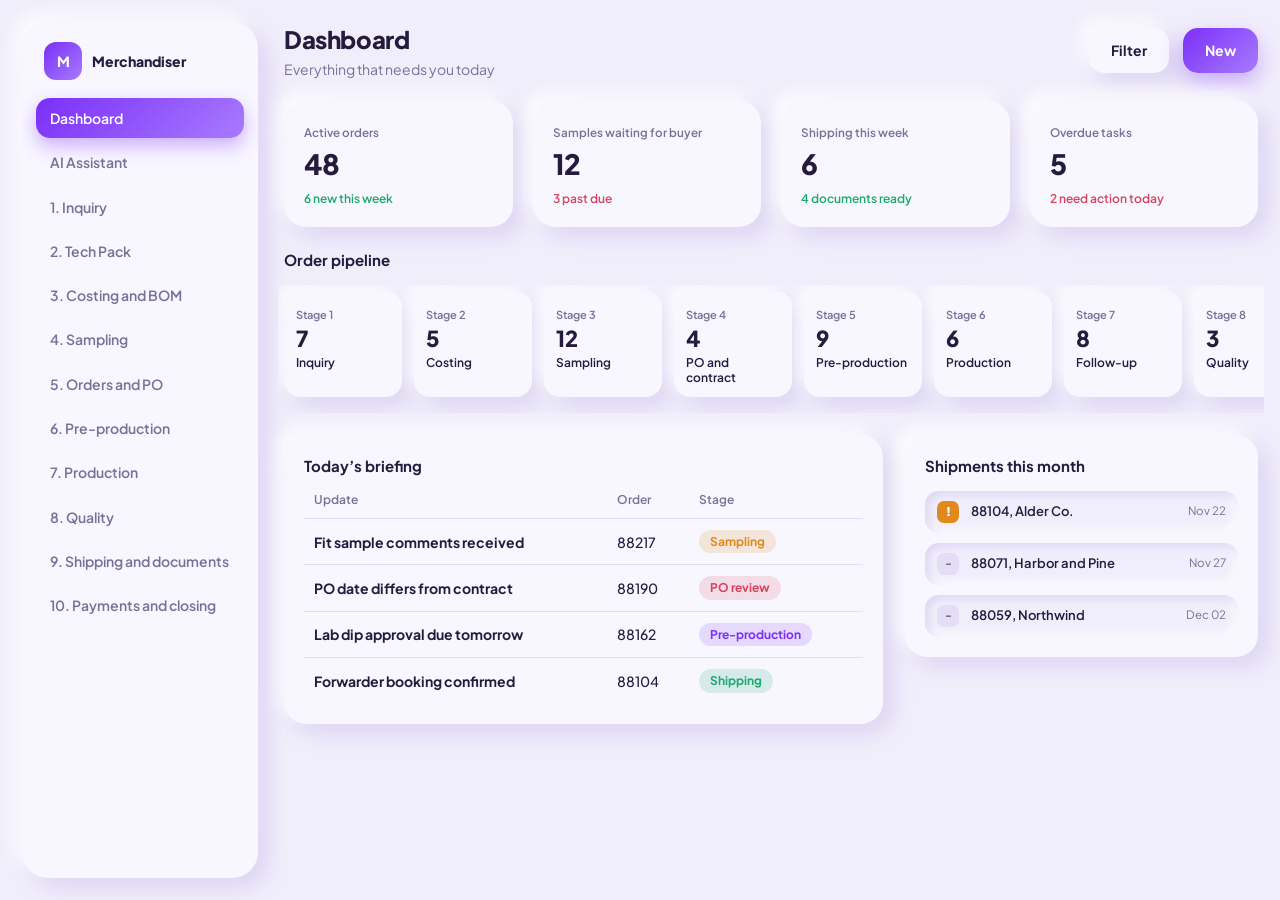
==== commit aaddfae3: "Add files via upload" ====
--- a/index.html
+++ b/index.html
@@ -46,6 +46,66 @@
 .pipe{display:flex;gap:12px;overflow-x:auto;padding:6px 6px 16px;margin:0 -6px}
 .st{flex:0 0 118px;color:inherit;text-decoration:none;background:var(--card);border-radius:16px;box-shadow:var(--sh);padding:12px}
 .st i{font-style:normal;font-size:11px;color:var(--mute);font-weight:600}.st strong{display:block;font-size:22px;font-weight:800}.st span{font-size:12px;font-weight:600;display:block;line-height:1.25}
+.ai{border-radius:26px;min-height:calc(100vh - 150px);padding:26px clamp(16px,4vw,48px);color:#f1ebff;display:flex;flex-direction:column;background:radial-gradient(70% 50% at 70% 5%,#7b4fd6 0,transparent 70%),radial-gradient(60% 45% at 10% 100%,#5a2f9c 0,transparent 70%),linear-gradient(180deg,#2b1952,#190f30);border:1px solid rgba(255,255,255,.12);box-shadow:var(--sh)}
+.ai .mid{flex:1;display:flex;flex-direction:column;justify-content:center;align-items:center;width:100%;max-width:800px;margin:0 auto;padding:10px 0}
+.ai .h{display:flex;flex-direction:column;align-items:center;text-align:center}
+.ai .orb{width:60px;height:60px;border-radius:50%;background:radial-gradient(circle at 35% 30%,#e9d6ff,#8a4dff 45%,#2a1166 85%);box-shadow:0 0 50px rgba(155,77,255,.7),inset -6px -8px 16px rgba(20,5,60,.6);margin-bottom:18px}
+.ai h2{margin:0;font-size:clamp(22px,3vw,32px);font-weight:500;letter-spacing:-.4px}
+.ai .h p{margin:8px 0 0;color:#b4a6d6;max-width:46ch}
+.ai .chp,.ai .bx,.ai .cds{width:100%;max-width:800px;margin-left:auto;margin-right:auto}
+.ai .chp{display:flex;gap:10px;flex-wrap:wrap;margin-top:20px;margin-bottom:12px}
+.ai .chp button{display:inline-flex;gap:8px;align-items:center;padding:9px 16px;border-radius:20px;background:rgba(10,5,22,.5);border:1px solid rgba(255,255,255,.16);color:#f1ebff;font:inherit;font-weight:600;font-size:13px;cursor:pointer}
+.ai .bx{border-radius:22px;padding:16px;background:rgba(10,5,22,.5);border:1px solid rgba(255,255,255,.24);box-shadow:inset 0 0 30px rgba(155,77,255,.08)}
+.ai .q{display:flex;gap:10px;color:#b4a6d6;min-height:56px}.ai .q .ic{color:#c38bff;margin-top:2px}
+.ai .tl{display:flex;align-items:center;gap:4px;color:#b4a6d6;flex-wrap:wrap}
+.ai .tl button{display:flex;gap:7px;align-items:center;border:0;background:none;color:inherit;font:inherit;padding:6px 8px;border-radius:10px;cursor:pointer}
+.ai .tl i{width:1px;height:18px;background:rgba(255,255,255,.18)}
+.ai .rt{margin-left:auto;display:flex;gap:8px}
+.ai .tl .r{width:36px;height:36px;border-radius:50%;justify-content:center;padding:0;background:rgba(255,255,255,.1);color:#f1ebff}
+.ai .tl .r.go{background:linear-gradient(135deg,#9b4dff,#6f2ee0);box-shadow:0 6px 18px rgba(155,77,255,.5)}
+.ai .cds{display:grid;grid-template-columns:repeat(3,1fr);gap:12px;margin-top:14px}
+.ai .cd{padding:14px;border-radius:16px;background:rgba(255,255,255,.05);border:1px solid rgba(255,255,255,.12)}
+.ai .cd .t{display:flex;align-items:center;gap:10px;margin-bottom:8px;font-weight:700}
+.ai .cd .t span{width:32px;height:32px;border-radius:10px;background:rgba(255,255,255,.1);display:grid;place-items:center}
+.ai .cd .t em{margin-left:auto;font-style:normal;font-size:11px;font-weight:600;padding:3px 9px;border-radius:8px;background:rgba(255,255,255,.1);color:#b4a6d6}
+.ai .cd p{margin:0;color:#b4a6d6;font-size:12.5px}
+.ai .ic{width:18px;height:18px;fill:none;stroke:currentColor;stroke-width:1.7;stroke-linecap:round;stroke-linejoin:round;flex:none}
+.ai .cv{display:none;flex-direction:column;gap:16px;width:100%}
+.ai[data-v=chat] .h,.ai[data-v=chat] .chp,.ai[data-v=chat] .cds{display:none}
+.ai[data-v=chat] .cv{display:flex}
+.ai .um{align-self:flex-end;max-width:80%;padding:12px 16px;border-radius:18px 18px 4px 18px;background:linear-gradient(135deg,#9b4dff,#6f2ee0)}
+.ai .um small{display:flex;gap:6px;align-items:center;margin-top:8px;padding:6px 10px;border-radius:10px;background:rgba(0,0,0,.22);width:fit-content;font-weight:600}
+.ai .am{padding:14px 16px;border-radius:4px 18px 18px 18px;background:rgba(255,255,255,.07);border:1px solid rgba(255,255,255,.14);max-width:92%}
+.ai .am p{margin:0 0 10px}.ai .am p:last-child{margin:0}
+.ai .kv{display:grid;grid-template-columns:130px 1fr;gap:6px 14px;margin:8px 0 12px;padding:12px 14px;border-radius:14px;background:rgba(10,5,22,.5);font-size:13px}
+.ai .kv span{color:#b4a6d6}
+.ai .wn{color:#ffc46b}.ai .gd{color:#43d6a0}
+.ai .ac{display:flex;gap:8px;flex-wrap:wrap;margin-top:10px}
+.ai .ac button{border:0;font:inherit;font-weight:700;font-size:13px;color:#fff;background:linear-gradient(135deg,#9b4dff,#6f2ee0);padding:9px 16px;border-radius:12px}
+.ai .ac button.g{background:rgba(255,255,255,.09);border:1px solid rgba(255,255,255,.16)}
+.ai .nw{align-self:center;border:1px solid rgba(255,255,255,.16);background:none;color:#b4a6d6;font:inherit;padding:7px 16px;border-radius:20px;cursor:pointer}
+@media(max-width:820px){.ai .cds{grid-template-columns:1fr}.ai .kv{grid-template-columns:100px 1fr}}
+.ai{background:var(--card);border:0;box-shadow:var(--sh);color:var(--ink)}
+.ai .h p,.ai .q,.ai .tl,.ai .kv span,.ai .cd p,.ai .nw{color:var(--mute)}
+.ai .orb{background:radial-gradient(circle at 35% 30%,#fff,#c9a6ff 45%,var(--ac));box-shadow:0 14px 36px rgba(123,47,247,.45),inset -6px -8px 16px rgba(60,10,140,.3)}
+.ai .chp button{background:var(--card);border:0;box-shadow:var(--sh);color:var(--ink)}
+.ai .bx{background:var(--bg);border:0;box-shadow:var(--in)}
+.ai .q .ic{color:var(--ac)}
+.ai .tl i{background:var(--line)}
+.ai .tl button:hover{color:var(--ink)}
+.ai .tl .r{background:var(--card);color:var(--ink);box-shadow:var(--sh)}
+.ai .tl .r.go{background:linear-gradient(135deg,var(--ac),var(--ac2));color:#fff;box-shadow:0 8px 18px rgba(123,47,247,.35)}
+.ai .cd{background:var(--card);border:0;box-shadow:var(--sh)}
+.ai .cd .t span{background:var(--bg);box-shadow:var(--in);color:var(--ac)}
+.ai .cd .t em{background:var(--bg);color:var(--mute)}
+.ai .um{background:linear-gradient(135deg,var(--ac),var(--ac2));color:#fff;box-shadow:0 8px 18px rgba(123,47,247,.25)}
+.ai .um small{background:rgba(255,255,255,.22)}
+.ai .am{background:var(--bg);border:0;box-shadow:var(--in)}
+.ai .kv{background:var(--card);box-shadow:var(--sh)}
+.ai .wn{color:var(--wn)}.ai .gd{color:var(--ok)}
+.ai .ac button{background:linear-gradient(135deg,var(--ac),var(--ac2));box-shadow:0 8px 18px rgba(123,47,247,.3)}
+.ai .ac button.g{background:var(--card);color:var(--ink);border:0;box-shadow:var(--sh)}
+.ai .nw{background:var(--card);border:0;box-shadow:var(--sh)}
 @media(max-width:1000px){.g2{grid-template-columns:1fr}}
 @media(max-width:820px){.app{grid-template-columns:1fr;padding:14px;gap:16px}.side{position:static;height:auto;flex-direction:row;overflow-x:auto;padding:10px}.brand{display:none}}
 </style>
@@ -66,6 +126,16 @@
 var OKS=function(a){return a};
 var M=[
 ["dashboard","Dashboard","Everything that needs you today",function(){return KP([["Active orders",48,"6 new this week"],["Samples waiting for buyer",12,"3 past due","bd"],["Shipping this week",6,"4 documents ready"],["Overdue tasks",5,"2 need action today","bd"]])+Pipe()+'<div class="g2">'+TB("Today’s briefing",["Update","Order","Stage"],[["Fit sample comments received","88217","Sampling|w"],["PO date differs from contract","88190","PO review|b"],["Lab dip approval due tomorrow","88162","Pre-production|p"],["Forwarder booking confirmed","88104","Shipping|ok"]])+CK("Shipments this month",[["88104, Alder Co.","Nov 22","wt"],["88071, Harbor and Pine","Nov 27","no"],["88059, Northwind","Dec 02","no"]])+'</div>'}],
+["ai","AI Assistant","Ask about orders, files and documents",function(){var I=function(d){return '<svg class="ic" viewBox="0 0 24 24"><path d="'+d+'"/></svg>'};var P={s:"M12 3l2.2 6.3L21 12l-6.8 2.7L12 21l-2.2-6.3L3 12l6.8-2.7z",c:"M20 11l-8 8a5 5 0 01-7-7l9-9a3.5 3.5 0 015 5l-9 9a2 2 0 01-3-3l8-8",l:"M4 8h10M18 8h2M4 16h2M10 16h10M16 6v4M8 14v4",g:"M4 4h6v6H4zM14 4h6v6h-6zM4 14h6v6H4zM14 14h6v6h-6z",m:"M9 3h6v12H9zM5 11a7 7 0 0014 0M12 18v3",u:"M12 19V5M6 11l6-6 6 6",d:"M6 3h8l4 4v14H6zM14 3v4h4M9 13h6M9 17h6",k:"M12 3l8 3v6c0 5-3.5 8-8 9-4.5-1-8-4-8-9V6zM8.5 12l2.5 2.5L16 9.5",e:"M3 5h18v14H3zM3 7l9 6 9-6"};window.go=function(e,v){e.closest(".ai").dataset.v=v};var G='onclick="go(this,\'chat\')"';
+return '<div class="ai" data-v="home"><div class="mid"><div class="h"><div class="orb"></div><h2>Ready to work on your next order?</h2><p>Read a tech pack, check a PO or draft a buyer email. Ask in Bangla or English.</p></div>'+
+'<div class="cv"><div class="um">Read this tech pack and fill in the style details.<small>'+I(P.d)+'LX-2041-techpack-v3.pdf</small></div>'+
+'<div class="am"><p>I read all 7 pages. Here is what I found for style LX-2041:</p><div class="kv"><span>Fabric</span><b>180 GSM cotton pique</b><span>Sizes</span><b>S, M, L, XL, XXL</b><span>Main trims</span><b>4-hole button, woven main label</b><span>Stitch</span><b>Overlock, topstitch 1/4 inch</b><span>Packing</span><b>Polybag, 12 pieces per carton</b></div><p class="wn">One thing is missing: the chest measurement has no tolerance.</p><div class="ac"><button>Save to style</button><button class="g">Edit fields</button><button class="g">Ask buyer about tolerance</button></div></div>'+
+'<div class="um">Now compare PO 88217 with the sales contract.</div>'+
+'<div class="am"><p class="gd">Price, quantity and payment term match.</p><p><span class="wn">The delivery date is different:</span> the PO says Jan 18 and the contract says Jan 25. Confirm with the buyer before booking fabric.</p><div class="ac"><button>Draft email to buyer</button><button class="g">Open PO review</button></div></div>'+
+'<button class="nw" onclick="go(this,\'home\')">Start a new chat</button></div></div>'+
+'<div class="chp"><button '+G+'>Read tech pack '+I(P.d)+'</button><button '+G+'>Check a PO '+I(P.k)+'</button><button '+G+'>Draft an email '+I(P.e)+'</button></div>'+
+'<div class="bx"><div class="q">'+I(P.s)+'<span>Ask anything about your orders…</span></div><div class="tl"><button>'+I(P.c)+'Attach</button><i></i><button>'+I(P.l)+'Settings</button><i></i><button>'+I(P.g)+'Options</button><span class="rt"><button class="r" aria-label="Voice">'+I(P.m)+'</button><button class="r go" aria-label="Send" '+G+'>'+I(P.u)+'</button></span></div></div>'+
+'<div class="cds"><div class="cd"><div class="t"><span>'+I(P.d)+'</span>Tech Pack Reader<em>Read file</em></div><p>Pull measurements, fabric and trims out of a PDF automatically.</p></div><div class="cd"><div class="t"><span>'+I(P.k)+'</span>PO Review<em>Check PO</em></div><p>Compare a PO with the contract and flag date or price differences.</p></div><div class="cd"><div class="t"><span>'+I(P.e)+'</span>Email Drafts<em>Write email</em></div><p>Reply to buyers and suppliers in a clear, polite tone.</p></div></div></div>'}],
 ["inquiry","1. Inquiry","Buyer requirement, target price and factory capability",function(){return PG(0,0,TB("Open inquiries",["Inquiry","Buyer","Style","Qty","Target price","Status"],[["INQ-311","Northwind Apparel","Polo shirt","24,000","$4.20","Quoted|ok"],["INQ-312","Alder Co.","Basic tee","40,000","$2.65","Costing|w"],["INQ-313","Harbor and Pine","Fleece hoodie","18,500","$7.90","New|p"],["INQ-314","Kestrel Wear","Chino pant","12,000","$6.10","Capacity check|w"]]),CK("Requirement checklist",[["Tech pack received","INQ-313","ok"],["Reference sample","Courier due","wt"],["Target price and quantity","Confirmed","ok"],["Factory capability sheet","Send to buyer","wt"]])).replace('<div class="g2">',KP([["New inquiries",7,"3 today"],["Quoted this month",21,"62% win rate"],["Waiting for tech pack",4,"2 reminders sent","wn"]])+'<div class="g2">')}],
 ["techpack","2. Tech Pack","Style details in one place",function(){return KP([["Tech packs",64,"9 updated this week"],["Missing sections",11,"4 styles affected","bd"],["Awaiting buyer revision",5,"Oldest 6 days","wn"]])+'<div class="g2">'+TB("Style library",["Style","Buyer","Version","Sections ready","Status"],[["LX-2041 Polo","Northwind","v3","7 of 7","Final|ok"],["KD-1190 Hoodie","Harbor and Pine","v2","6 of 7","Review|w"],["AL-0907 Tee","Alder Co.","v1","4 of 7","Draft|p"],["LX-2033 Chino","Northwind","v4","7 of 7","Final|ok"]])+CK("Sections in LX-2041",[["Design sketch","Front, back","ok"],["Measurement chart","S to XXL","ok"],["Fabric details","180 GSM pique","ok"],["Stitch details","Overlock, topstitch","ok"],["Trims and labels","Button, main label","ok"],["Label placement","Neck, hem","ok"],["Packing instruction","Polybag, 12 per carton","ok"]])+'</div>'}],
 ["costing","3. Costing and BOM","Price build-up and material list",function(){return KP([["Costing sheets",38,"5 awaiting approval","wn"],["Average FOB","$5.12","0.8% above last month","bd"],["Average margin","7.4%","Target 8%","wn"]])+'<div class="g2">'+TB("Costing sheets",["Style","Fabric","Trims","CM","Wastage","Profit","FOB"],[["LX-2041","$2.55","$0.62","$0.52","$0.21","$0.30","$4.20"],["AL-0907","$1.35","$0.21","$0.38","$0.09","$0.17","$2.65"],["KD-1190","$4.60","$0.95","$0.78","$0.30","$0.55","$7.90"],["LX-2033","$3.10","$0.74","$0.60","$0.24","$0.36","$6.10"]])+BR("Cost split for LX-2041",[["Fabric",61],["Trims",15],["CM",12],["Wastage",5],["Profit",7]])+'</div>'}],
@@ -80,7 +150,7 @@
 var nav=document.getElementById("nav"),view=document.getElementById("view");
 M.forEach(function(m){var a=document.createElement("a");a.href="#"+m[0];a.textContent=m[1];a.dataset.id=m[0];nav.appendChild(a)});
 function show(){var id=(location.hash||"#dashboard").slice(1),m=M.filter(function(x){return x[0]===id})[0]||M[0];
-view.innerHTML='<header class="top"><div><h1>'+m[1]+'</h1><p>'+m[2]+'</p></div><button class="btn g">Filter</button><button class="btn">New</button></header>'+m[3]();
+view.innerHTML='<header class="top"><div><h1>'+m[1]+'</h1><p>'+m[2]+'</p></div>'+(m[0]==="ai"?'':'<button class="btn g">Filter</button><button class="btn">New</button>')+'</header>'+m[3]();
 [].forEach.call(nav.querySelectorAll("a"),function(a){a.classList.toggle("on",a.dataset.id===m[0])});}
 addEventListener("hashchange",show);show();
 </script>
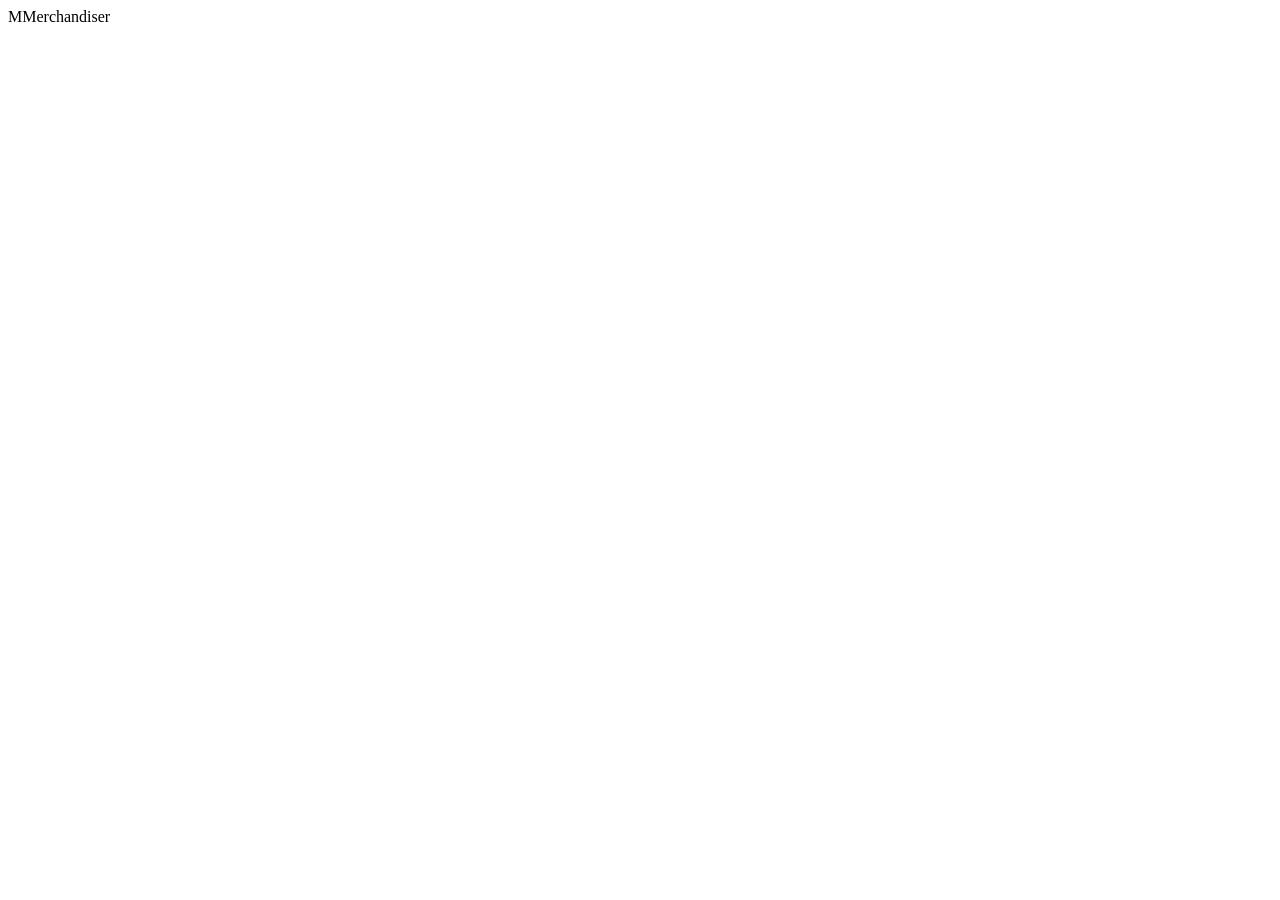
==== commit 440fc0a2: "Add files via upload" ====
--- a/index.html
+++ b/index.html
@@ -5,154 +5,44 @@
 <meta name="viewport" content="width=device-width, initial-scale=1, viewport-fit=cover">
 <title>Merchandising Software, All Modules</title>
 <link rel="stylesheet" href="https://fonts.googleapis.com/css2?family=Plus+Jakarta+Sans:wght@400;500;600;700;800&display=swap">
-<style>
-:root{--bg:#f1eefb;--card:#f8f6ff;--ink:#241b3d;--mute:#7a7096;--ac:#7b2ff7;--ac2:#a77bff;--line:#e3ddf5;--ok:#1fa971;--wn:#e08a1e;--bd:#d6455d;--hi:#fff;--lo:rgba(120,90,200,.18);
---sh:9px 9px 22px var(--lo),-7px -7px 18px var(--hi);--in:inset 3px 3px 8px var(--lo),inset -3px -3px 8px var(--hi);
-box-sizing:border-box;padding-top:env(safe-area-inset-top,0px);padding-bottom:env(safe-area-inset-bottom,0px)}
-@media(prefers-color-scheme:dark){:root:not([data-theme="light"]){--bg:#1a1530;--card:#211b3b;--ink:#efeafd;--mute:#a79dc9;--line:#322a55;--hi:rgba(255,255,255,.04);--lo:rgba(0,0,0,.45);--ac2:#b794ff}}
-:root[data-theme="dark"]{--bg:#1a1530;--card:#211b3b;--ink:#efeafd;--mute:#a79dc9;--line:#322a55;--hi:rgba(255,255,255,.04);--lo:rgba(0,0,0,.45);--ac2:#b794ff}
-*{box-sizing:border-box}html{scroll-padding-top:env(safe-area-inset-top,0px)}
-body{margin:0;background:var(--bg);color:var(--ink);font:14px/1.45 "Plus Jakarta Sans",system-ui,-apple-system,"Segoe UI",sans-serif}
-.app{display:grid;grid-template-columns:236px minmax(0,1fr);gap:26px;padding:22px;max-width:1500px;margin:0 auto}
-.card{background:var(--card);border-radius:22px;box-shadow:var(--sh);padding:20px}
-h1{font-size:24px;margin:0;font-weight:800;letter-spacing:-.4px}h2{font-size:15px;margin:0 0 14px;font-weight:700}
-.side{position:sticky;top:22px;height:calc(100vh - 44px);overflow-y:auto;padding:18px 14px;display:flex;flex-direction:column;gap:4px;border-radius:26px}
-.brand{display:flex;align-items:center;gap:10px;font-weight:800;padding:2px 8px 14px}
-.logo{width:38px;height:38px;border-radius:12px;background:linear-gradient(135deg,var(--ac),var(--ac2));color:#fff;display:grid;place-items:center}
-.side a{display:block;padding:10px 14px;border-radius:14px;color:var(--mute);text-decoration:none;font-weight:600;white-space:nowrap}
-.side a:hover{box-shadow:var(--in)}
-.side a.on{background:linear-gradient(135deg,var(--ac),var(--ac2));color:#fff;box-shadow:0 8px 18px rgba(123,47,247,.35)}
-.side a:focus-visible,.btn:focus-visible{outline:2px solid var(--ac);outline-offset:2px}
-.main{display:flex;flex-direction:column;gap:22px;min-width:0}
-.top{display:flex;align-items:center;gap:14px;flex-wrap:wrap}.top div{margin-right:auto}.top p{margin:2px 0 0;color:var(--mute)}
-.btn{border:0;font:inherit;font-weight:700;color:#fff;background:linear-gradient(135deg,var(--ac),var(--ac2));padding:12px 22px;border-radius:15px;box-shadow:0 10px 22px rgba(123,47,247,.35)}
-.btn.g{background:var(--card);color:var(--ink);box-shadow:var(--sh)}
-.kp{display:grid;grid-template-columns:repeat(auto-fit,minmax(170px,1fr));gap:20px}
-.kp small{color:var(--mute);font-weight:600}.kp b{display:block;font-size:28px;font-weight:800;letter-spacing:-1px;margin:2px 0}.kp span{font-size:12px;font-weight:600}
-.ok{color:var(--ok)}.bd{color:var(--bd)}.wn{color:var(--wn)}
-.g2{display:grid;grid-template-columns:minmax(0,1.7fr) minmax(0,1fr);gap:22px;align-items:start}
-.tw{overflow-x:auto}table{width:100%;border-collapse:collapse;min-width:560px}
-th{text-align:left;font-size:12px;color:var(--mute);font-weight:600;padding:0 10px 10px}td{padding:11px 10px;border-top:1px solid var(--line);font-weight:500}td:first-child{font-weight:700}
-.chip{display:inline-block;padding:3px 11px;border-radius:20px;font-size:12px;font-weight:700;white-space:nowrap}
-.c-ok{background:rgba(31,169,113,.15);color:var(--ok)}.c-w{background:rgba(224,138,30,.16);color:var(--wn)}.c-b{background:rgba(214,69,93,.14);color:var(--bd)}.c-p{background:rgba(123,47,247,.14);color:var(--ac)}
-.fl{display:flex;flex-direction:column;gap:10px}
-.f{display:flex;align-items:center;gap:12px;padding:10px 12px;border-radius:14px;background:var(--bg);box-shadow:var(--in)}
-.f i{width:22px;height:22px;border-radius:7px;display:grid;place-items:center;font:800 12px system-ui;flex:none;font-style:normal}
-.f .ok{background:var(--ok);color:#fff}.f .wt{background:var(--wn);color:#fff}.f .no{background:var(--line);color:var(--mute)}
-.f b{flex:1;font-weight:600;font-size:13px}.f small{color:var(--mute);font-size:11.5px;text-align:right}
-.br{display:grid;grid-template-columns:110px 1fr 40px;gap:12px;align-items:center;font-size:12.5px;font-weight:600;margin-bottom:12px}
-.br em{font-style:normal;color:var(--mute);text-align:right}
-.bar{height:12px;border-radius:8px;background:var(--bg);box-shadow:var(--in);position:relative}.bar i{position:absolute;inset:0 auto 0 0;border-radius:8px;background:linear-gradient(90deg,var(--ac),var(--ac2))}
-.pipe{display:flex;gap:12px;overflow-x:auto;padding:6px 6px 16px;margin:0 -6px}
-.st{flex:0 0 118px;color:inherit;text-decoration:none;background:var(--card);border-radius:16px;box-shadow:var(--sh);padding:12px}
-.st i{font-style:normal;font-size:11px;color:var(--mute);font-weight:600}.st strong{display:block;font-size:22px;font-weight:800}.st span{font-size:12px;font-weight:600;display:block;line-height:1.25}
-.ai{border-radius:26px;min-height:calc(100vh - 150px);padding:26px clamp(16px,4vw,48px);color:#f1ebff;display:flex;flex-direction:column;background:radial-gradient(70% 50% at 70% 5%,#7b4fd6 0,transparent 70%),radial-gradient(60% 45% at 10% 100%,#5a2f9c 0,transparent 70%),linear-gradient(180deg,#2b1952,#190f30);border:1px solid rgba(255,255,255,.12);box-shadow:var(--sh)}
-.ai .mid{flex:1;display:flex;flex-direction:column;justify-content:center;align-items:center;width:100%;max-width:800px;margin:0 auto;padding:10px 0}
-.ai .h{display:flex;flex-direction:column;align-items:center;text-align:center}
-.ai .orb{width:60px;height:60px;border-radius:50%;background:radial-gradient(circle at 35% 30%,#e9d6ff,#8a4dff 45%,#2a1166 85%);box-shadow:0 0 50px rgba(155,77,255,.7),inset -6px -8px 16px rgba(20,5,60,.6);margin-bottom:18px}
-.ai h2{margin:0;font-size:clamp(22px,3vw,32px);font-weight:500;letter-spacing:-.4px}
-.ai .h p{margin:8px 0 0;color:#b4a6d6;max-width:46ch}
-.ai .chp,.ai .bx,.ai .cds{width:100%;max-width:800px;margin-left:auto;margin-right:auto}
-.ai .chp{display:flex;gap:10px;flex-wrap:wrap;margin-top:20px;margin-bottom:12px}
-.ai .chp button{display:inline-flex;gap:8px;align-items:center;padding:9px 16px;border-radius:20px;background:rgba(10,5,22,.5);border:1px solid rgba(255,255,255,.16);color:#f1ebff;font:inherit;font-weight:600;font-size:13px;cursor:pointer}
-.ai .bx{border-radius:22px;padding:16px;background:rgba(10,5,22,.5);border:1px solid rgba(255,255,255,.24);box-shadow:inset 0 0 30px rgba(155,77,255,.08)}
-.ai .q{display:flex;gap:10px;color:#b4a6d6;min-height:56px}.ai .q .ic{color:#c38bff;margin-top:2px}
-.ai .tl{display:flex;align-items:center;gap:4px;color:#b4a6d6;flex-wrap:wrap}
-.ai .tl button{display:flex;gap:7px;align-items:center;border:0;background:none;color:inherit;font:inherit;padding:6px 8px;border-radius:10px;cursor:pointer}
-.ai .tl i{width:1px;height:18px;background:rgba(255,255,255,.18)}
-.ai .rt{margin-left:auto;display:flex;gap:8px}
-.ai .tl .r{width:36px;height:36px;border-radius:50%;justify-content:center;padding:0;background:rgba(255,255,255,.1);color:#f1ebff}
-.ai .tl .r.go{background:linear-gradient(135deg,#9b4dff,#6f2ee0);box-shadow:0 6px 18px rgba(155,77,255,.5)}
-.ai .cds{display:grid;grid-template-columns:repeat(3,1fr);gap:12px;margin-top:14px}
-.ai .cd{padding:14px;border-radius:16px;background:rgba(255,255,255,.05);border:1px solid rgba(255,255,255,.12)}
-.ai .cd .t{display:flex;align-items:center;gap:10px;margin-bottom:8px;font-weight:700}
-.ai .cd .t span{width:32px;height:32px;border-radius:10px;background:rgba(255,255,255,.1);display:grid;place-items:center}
-.ai .cd .t em{margin-left:auto;font-style:normal;font-size:11px;font-weight:600;padding:3px 9px;border-radius:8px;background:rgba(255,255,255,.1);color:#b4a6d6}
-.ai .cd p{margin:0;color:#b4a6d6;font-size:12.5px}
-.ai .ic{width:18px;height:18px;fill:none;stroke:currentColor;stroke-width:1.7;stroke-linecap:round;stroke-linejoin:round;flex:none}
-.ai .cv{display:none;flex-direction:column;gap:16px;width:100%}
-.ai[data-v=chat] .h,.ai[data-v=chat] .chp,.ai[data-v=chat] .cds{display:none}
-.ai[data-v=chat] .cv{display:flex}
-.ai .um{align-self:flex-end;max-width:80%;padding:12px 16px;border-radius:18px 18px 4px 18px;background:linear-gradient(135deg,#9b4dff,#6f2ee0)}
-.ai .um small{display:flex;gap:6px;align-items:center;margin-top:8px;padding:6px 10px;border-radius:10px;background:rgba(0,0,0,.22);width:fit-content;font-weight:600}
-.ai .am{padding:14px 16px;border-radius:4px 18px 18px 18px;background:rgba(255,255,255,.07);border:1px solid rgba(255,255,255,.14);max-width:92%}
-.ai .am p{margin:0 0 10px}.ai .am p:last-child{margin:0}
-.ai .kv{display:grid;grid-template-columns:130px 1fr;gap:6px 14px;margin:8px 0 12px;padding:12px 14px;border-radius:14px;background:rgba(10,5,22,.5);font-size:13px}
-.ai .kv span{color:#b4a6d6}
-.ai .wn{color:#ffc46b}.ai .gd{color:#43d6a0}
-.ai .ac{display:flex;gap:8px;flex-wrap:wrap;margin-top:10px}
-.ai .ac button{border:0;font:inherit;font-weight:700;font-size:13px;color:#fff;background:linear-gradient(135deg,#9b4dff,#6f2ee0);padding:9px 16px;border-radius:12px}
-.ai .ac button.g{background:rgba(255,255,255,.09);border:1px solid rgba(255,255,255,.16)}
-.ai .nw{align-self:center;border:1px solid rgba(255,255,255,.16);background:none;color:#b4a6d6;font:inherit;padding:7px 16px;border-radius:20px;cursor:pointer}
-@media(max-width:820px){.ai .cds{grid-template-columns:1fr}.ai .kv{grid-template-columns:100px 1fr}}
-.ai{background:var(--card);border:0;box-shadow:var(--sh);color:var(--ink)}
-.ai .h p,.ai .q,.ai .tl,.ai .kv span,.ai .cd p,.ai .nw{color:var(--mute)}
-.ai .orb{background:radial-gradient(circle at 35% 30%,#fff,#c9a6ff 45%,var(--ac));box-shadow:0 14px 36px rgba(123,47,247,.45),inset -6px -8px 16px rgba(60,10,140,.3)}
-.ai .chp button{background:var(--card);border:0;box-shadow:var(--sh);color:var(--ink)}
-.ai .bx{background:var(--bg);border:0;box-shadow:var(--in)}
-.ai .q .ic{color:var(--ac)}
-.ai .tl i{background:var(--line)}
-.ai .tl button:hover{color:var(--ink)}
-.ai .tl .r{background:var(--card);color:var(--ink);box-shadow:var(--sh)}
-.ai .tl .r.go{background:linear-gradient(135deg,var(--ac),var(--ac2));color:#fff;box-shadow:0 8px 18px rgba(123,47,247,.35)}
-.ai .cd{background:var(--card);border:0;box-shadow:var(--sh)}
-.ai .cd .t span{background:var(--bg);box-shadow:var(--in);color:var(--ac)}
-.ai .cd .t em{background:var(--bg);color:var(--mute)}
-.ai .um{background:linear-gradient(135deg,var(--ac),var(--ac2));color:#fff;box-shadow:0 8px 18px rgba(123,47,247,.25)}
-.ai .um small{background:rgba(255,255,255,.22)}
-.ai .am{background:var(--bg);border:0;box-shadow:var(--in)}
-.ai .kv{background:var(--card);box-shadow:var(--sh)}
-.ai .wn{color:var(--wn)}.ai .gd{color:var(--ok)}
-.ai .ac button{background:linear-gradient(135deg,var(--ac),var(--ac2));box-shadow:0 8px 18px rgba(123,47,247,.3)}
-.ai .ac button.g{background:var(--card);color:var(--ink);border:0;box-shadow:var(--sh)}
-.ai .nw{background:var(--card);border:0;box-shadow:var(--sh)}
-@media(max-width:1000px){.g2{grid-template-columns:1fr}}
-@media(max-width:820px){.app{grid-template-columns:1fr;padding:14px;gap:16px}.side{position:static;height:auto;flex-direction:row;overflow-x:auto;padding:10px}.brand{display:none}}
-</style>
+<script>try{var t=localStorage.getItem("merchandiser-theme");if(t==="light"||t==="dark")document.documentElement.dataset.theme=t}catch(e){}</script>
+<link rel="stylesheet" href="css/style.css">
+<link rel="stylesheet" href="css/ai-assistant.css">
+<link rel="stylesheet" href="css/forms.css">
 </head>
 <body>
 <div class="app">
 <nav class="card side" id="nav" aria-label="Modules"><div class="brand"><span class="logo">M</span>Merchandiser</div></nav>
 <main class="main" id="view"></main>
 </div>
-<script>
-var C=function(t){var p=String(t).split("|");return p[1]?'<span class="chip c-'+p[1]+'">'+p[0]+'</span>':p[0]};
-var KP=function(a){return '<section class="kp">'+a.map(function(k){return '<div class="card"><small>'+k[0]+'</small><b>'+k[1]+'</b><span class="'+(k[3]||'ok')+'">'+k[2]+'</span></div>'}).join("")+'</section>'};
-var TB=function(t,h,r){return '<section class="card"><h2>'+t+'</h2><div class="tw"><table><thead><tr>'+h.map(function(x){return '<th>'+x+'</th>'}).join("")+'</tr></thead><tbody>'+r.map(function(row){return '<tr>'+row.map(function(c){return '<td>'+C(c)+'</td>'}).join("")+'</tr>'}).join("")+'</tbody></table></div></section>'};
-var CK=function(t,a){var s={ok:"✓",wt:"!",no:"–"};return '<section class="card"><h2>'+t+'</h2><div class="fl">'+a.map(function(x){return '<div class="f"><i class="'+x[2]+'">'+s[x[2]]+'</i><b>'+x[0]+'</b><small>'+x[1]+'</small></div>'}).join("")+'</div></section>'};
-var BR=function(t,a){return '<section class="card"><h2>'+t+'</h2>'+a.map(function(x){return '<div class="br">'+x[0]+'<div class="bar"><i style="width:'+x[1]+'%"></i></div><em>'+x[1]+'%</em></div>'}).join("")+'</section>'};
-var PG=function(k,m,tb,side){return (k?KP(k):'')+'<div class="g2">'+tb+side+'</div>'};
-var Pipe=function(){var n=[["Inquiry",7,"inquiry"],["Costing",5,"costing"],["Sampling",12,"sampling"],["PO and contract",4,"orders"],["Pre-production",9,"preprod"],["Production",6,"production"],["Follow-up",8,"production"],["Quality",3,"quality"],["Shipping",6,"shipping"],["Post-shipment",11,"payments"]];return '<section><h2>Order pipeline</h2><div class="pipe">'+n.map(function(x,i){return '<a class="st" href="#'+x[2]+'"><i>Stage '+(i+1)+'</i><strong>'+x[1]+'</strong><span>'+x[0]+'</span></a>'}).join("")+'</div></section>'};
-var OKS=function(a){return a};
-var M=[
-["dashboard","Dashboard","Everything that needs you today",function(){return KP([["Active orders",48,"6 new this week"],["Samples waiting for buyer",12,"3 past due","bd"],["Shipping this week",6,"4 documents ready"],["Overdue tasks",5,"2 need action today","bd"]])+Pipe()+'<div class="g2">'+TB("Today’s briefing",["Update","Order","Stage"],[["Fit sample comments received","88217","Sampling|w"],["PO date differs from contract","88190","PO review|b"],["Lab dip approval due tomorrow","88162","Pre-production|p"],["Forwarder booking confirmed","88104","Shipping|ok"]])+CK("Shipments this month",[["88104, Alder Co.","Nov 22","wt"],["88071, Harbor and Pine","Nov 27","no"],["88059, Northwind","Dec 02","no"]])+'</div>'}],
-["ai","AI Assistant","Ask about orders, files and documents",function(){var I=function(d){return '<svg class="ic" viewBox="0 0 24 24"><path d="'+d+'"/></svg>'};var P={s:"M12 3l2.2 6.3L21 12l-6.8 2.7L12 21l-2.2-6.3L3 12l6.8-2.7z",c:"M20 11l-8 8a5 5 0 01-7-7l9-9a3.5 3.5 0 015 5l-9 9a2 2 0 01-3-3l8-8",l:"M4 8h10M18 8h2M4 16h2M10 16h10M16 6v4M8 14v4",g:"M4 4h6v6H4zM14 4h6v6h-6zM4 14h6v6H4zM14 14h6v6h-6z",m:"M9 3h6v12H9zM5 11a7 7 0 0014 0M12 18v3",u:"M12 19V5M6 11l6-6 6 6",d:"M6 3h8l4 4v14H6zM14 3v4h4M9 13h6M9 17h6",k:"M12 3l8 3v6c0 5-3.5 8-8 9-4.5-1-8-4-8-9V6zM8.5 12l2.5 2.5L16 9.5",e:"M3 5h18v14H3zM3 7l9 6 9-6"};window.go=function(e,v){e.closest(".ai").dataset.v=v};var G='onclick="go(this,\'chat\')"';
-return '<div class="ai" data-v="home"><div class="mid"><div class="h"><div class="orb"></div><h2>Ready to work on your next order?</h2><p>Read a tech pack, check a PO or draft a buyer email. Ask in Bangla or English.</p></div>'+
-'<div class="cv"><div class="um">Read this tech pack and fill in the style details.<small>'+I(P.d)+'LX-2041-techpack-v3.pdf</small></div>'+
-'<div class="am"><p>I read all 7 pages. Here is what I found for style LX-2041:</p><div class="kv"><span>Fabric</span><b>180 GSM cotton pique</b><span>Sizes</span><b>S, M, L, XL, XXL</b><span>Main trims</span><b>4-hole button, woven main label</b><span>Stitch</span><b>Overlock, topstitch 1/4 inch</b><span>Packing</span><b>Polybag, 12 pieces per carton</b></div><p class="wn">One thing is missing: the chest measurement has no tolerance.</p><div class="ac"><button>Save to style</button><button class="g">Edit fields</button><button class="g">Ask buyer about tolerance</button></div></div>'+
-'<div class="um">Now compare PO 88217 with the sales contract.</div>'+
-'<div class="am"><p class="gd">Price, quantity and payment term match.</p><p><span class="wn">The delivery date is different:</span> the PO says Jan 18 and the contract says Jan 25. Confirm with the buyer before booking fabric.</p><div class="ac"><button>Draft email to buyer</button><button class="g">Open PO review</button></div></div>'+
-'<button class="nw" onclick="go(this,\'home\')">Start a new chat</button></div></div>'+
-'<div class="chp"><button '+G+'>Read tech pack '+I(P.d)+'</button><button '+G+'>Check a PO '+I(P.k)+'</button><button '+G+'>Draft an email '+I(P.e)+'</button></div>'+
-'<div class="bx"><div class="q">'+I(P.s)+'<span>Ask anything about your orders…</span></div><div class="tl"><button>'+I(P.c)+'Attach</button><i></i><button>'+I(P.l)+'Settings</button><i></i><button>'+I(P.g)+'Options</button><span class="rt"><button class="r" aria-label="Voice">'+I(P.m)+'</button><button class="r go" aria-label="Send" '+G+'>'+I(P.u)+'</button></span></div></div>'+
-'<div class="cds"><div class="cd"><div class="t"><span>'+I(P.d)+'</span>Tech Pack Reader<em>Read file</em></div><p>Pull measurements, fabric and trims out of a PDF automatically.</p></div><div class="cd"><div class="t"><span>'+I(P.k)+'</span>PO Review<em>Check PO</em></div><p>Compare a PO with the contract and flag date or price differences.</p></div><div class="cd"><div class="t"><span>'+I(P.e)+'</span>Email Drafts<em>Write email</em></div><p>Reply to buyers and suppliers in a clear, polite tone.</p></div></div></div>'}],
-["inquiry","1. Inquiry","Buyer requirement, target price and factory capability",function(){return PG(0,0,TB("Open inquiries",["Inquiry","Buyer","Style","Qty","Target price","Status"],[["INQ-311","Northwind Apparel","Polo shirt","24,000","$4.20","Quoted|ok"],["INQ-312","Alder Co.","Basic tee","40,000","$2.65","Costing|w"],["INQ-313","Harbor and Pine","Fleece hoodie","18,500","$7.90","New|p"],["INQ-314","Kestrel Wear","Chino pant","12,000","$6.10","Capacity check|w"]]),CK("Requirement checklist",[["Tech pack received","INQ-313","ok"],["Reference sample","Courier due","wt"],["Target price and quantity","Confirmed","ok"],["Factory capability sheet","Send to buyer","wt"]])).replace('<div class="g2">',KP([["New inquiries",7,"3 today"],["Quoted this month",21,"62% win rate"],["Waiting for tech pack",4,"2 reminders sent","wn"]])+'<div class="g2">')}],
-["techpack","2. Tech Pack","Style details in one place",function(){return KP([["Tech packs",64,"9 updated this week"],["Missing sections",11,"4 styles affected","bd"],["Awaiting buyer revision",5,"Oldest 6 days","wn"]])+'<div class="g2">'+TB("Style library",["Style","Buyer","Version","Sections ready","Status"],[["LX-2041 Polo","Northwind","v3","7 of 7","Final|ok"],["KD-1190 Hoodie","Harbor and Pine","v2","6 of 7","Review|w"],["AL-0907 Tee","Alder Co.","v1","4 of 7","Draft|p"],["LX-2033 Chino","Northwind","v4","7 of 7","Final|ok"]])+CK("Sections in LX-2041",[["Design sketch","Front, back","ok"],["Measurement chart","S to XXL","ok"],["Fabric details","180 GSM pique","ok"],["Stitch details","Overlock, topstitch","ok"],["Trims and labels","Button, main label","ok"],["Label placement","Neck, hem","ok"],["Packing instruction","Polybag, 12 per carton","ok"]])+'</div>'}],
-["costing","3. Costing and BOM","Price build-up and material list",function(){return KP([["Costing sheets",38,"5 awaiting approval","wn"],["Average FOB","$5.12","0.8% above last month","bd"],["Average margin","7.4%","Target 8%","wn"]])+'<div class="g2">'+TB("Costing sheets",["Style","Fabric","Trims","CM","Wastage","Profit","FOB"],[["LX-2041","$2.55","$0.62","$0.52","$0.21","$0.30","$4.20"],["AL-0907","$1.35","$0.21","$0.38","$0.09","$0.17","$2.65"],["KD-1190","$4.60","$0.95","$0.78","$0.30","$0.55","$7.90"],["LX-2033","$3.10","$0.74","$0.60","$0.24","$0.36","$6.10"]])+BR("Cost split for LX-2041",[["Fabric",61],["Trims",15],["CM",12],["Wastage",5],["Profit",7]])+'</div>'}],
-["sampling","4. Sampling","Sample requests, comments and courier tracking",function(){return KP([["Samples in progress",12,"4 due this week"],["Waiting for buyer",7,"3 past due","bd"],["Approved this month",18,"Fit approval 74%"]])+'<div class="g2">'+TB("Sample tracker",["Order","Style","Type","Sent","AWB","Status"],[["88217","LX-2041","Fit","Nov 10","DHL 4420 18","Waiting|w"],["88190","KD-1190","PP","Nov 06","FedEx 8821 02","Approved|ok"],["88162","LX-2033","Size set","Oct 28","DHL 4419 77","Past due|b"],["88140","AL-0907","Proto","Nov 14","Not sent","In progress|p"]])+BR("Sample types in progress",[["Proto",20],["Fit",35],["Size set",15],["Salesman",5],["PP",20],["Shipment",5]])+'</div>'}],
-["orders","5. Orders and PO","Confirmed orders, price and payment terms",function(){return KP([["Open POs",48,"Value $2.4M"],["Under review",4,"1 has a date conflict","bd"],["L/C pending",3,"Oldest 5 days","wn"]])+'<div class="g2">'+TB("Purchase orders",["PO","Buyer","Qty","Value","Delivery","Payment","Review"],[["88217","Northwind","24,000","$100.8K","Jan 18","L/C","Date conflict|b"],["88190","Harbor and Pine","18,500","$146.2K","Jan 30","TT 30 days","Clear|ok"],["88162","Northwind","12,000","$73.2K","Feb 06","L/C","Clear|ok"],["88140","Alder Co.","40,000","$106.0K","Feb 12","TT 45 days","Check price|w"]])+CK("PO review checks",[["Price matches quotation","88217","ok"],["Delivery date matches contract","88217","wt"],["Packing and label terms","88217","ok"],["Payment term and L/C","88217","ok"]])+'</div>'}],
-["preprod","6. Pre-production","Booking, approvals and planning",function(){return KP([["Orders in planning",9,"3 booking late","wn"],["Approvals pending",14,"Lab dip 6","wn"],["PP meetings this week",3,"Next: Tue 10:00"]])+'<div class="g2">'+TB("Booking and approvals for 88217",["Item","Supplier","Booked","Status"],[["Fabric, 180 GSM pique","Rahim Textile","Nov 08","In house|ok"],["Buttons and labels","Trims Hub","Nov 09","Awaiting|w"],["Lab dip, navy","Rahim Textile","Nov 12","Review|w"],["Embroidery strike-off","Star Emb.","Nov 13","Approved|ok"],["Fabric test report","Lab Dhaka","Nov 14","Failed shrinkage|b"]])+CK("Approval checklist",[["T&A calendar","Updated","ok"],["Lab dip","Waiting","wt"],["Strike-off and print","Approved","ok"],["Wash approval","Not started","no"],["Back-to-back L/C","Sent to bank","wt"],["PP meeting minutes","Tuesday","no"]])+'</div>'}],
-["production","7. Production","Daily output, line loading and follow-up",function(){return KP([["Today’s output","8,420","92% of target"],["Average DHU","2.8%","Target 2.5%","wn"],["Orders running",6,"1 behind plan","bd"]])+'<div class="g2">'+TB("Line status today",["Line","Order","Target","Actual","DHU","Status"],[["Line 4","88190","1,400","1,310","2.1%","On track|ok"],["Line 7","88162","1,200","980","3.9%","Behind|b"],["Line 9","88217","1,100","1,090","2.4%","On track|ok"],["Cutting","88140","6,000","5,800","–","On track|ok"]])+CK("Material in house",[["Main fabric, 88217","100%","ok"],["Trims, 88217","60%","wt"],["Poly bags and cartons","Ordered","wt"],["Elastic, 88162","Delayed 4 days","no"]])+'</div>'}],
-["quality","8. Quality","Inspection and corrective action",function(){return KP([["Inspections this month",19,"16 passed"],["Failed",3,"2 CAPs open","bd"],["Pass rate","84%","Up from 79%"]])+'<div class="g2">'+TB("Inspections",["Order","Type","AQL","Inspector","Result"],[["88104","Final","2.5","SGS","Passed|ok"],["88071","Final","2.5","Intertek","Passed|ok"],["88162","In-line","2.5","Internal","Failed|b"],["88217","Pre-final","2.5","Bureau Veritas","Scheduled|p"]])+CK("Open actions",[["CAP for 88162","Due Nov 19","wt"],["Metal detection report","88104","ok"],["Final garment test report","88071","ok"],["Re-inspection booking","88162","no"]])+'</div>'}],
-["shipping","9. Shipping and documents","Booking, shipping papers and customs",function(){return KP([["Shipments this month",6,"2 by air"],["Documents complete","78%","3 missing","wn"],["On water now",2,"ETA Dec 05"]])+'<div class="g2">'+TB("Shipments",["Order","Mode","Forwarder","Ship date","Documents"],[["88104","Sea","Apex","Nov 22","8 of 8|ok"],["88071","Sea","Apex","Nov 27","6 of 8|w"],["88059","Air","SkyLink","Dec 02","3 of 8|b"],["88033","Sea","Oriental","Dec 09","1 of 8|p"]])+CK("Documents for 88071",[["Packing list","Ready","ok"],["Commercial invoice","Ready","ok"],["Booking confirmation","Ready","ok"],["Bill of lading","After sailing","no"],["EXP form","Waiting","wt"],["Certificate of origin","Waiting","wt"],["UD from BGMEA","Applied","wt"],["Inspection certificate","Ready","ok"]])+'</div>'}],
-["payments","10. Payments and closing","Collect payment and close the order file",function(){return KP([["Outstanding","$412K","3 orders","wn"],["Overdue payments","$58K","1 order","bd"],["Orders closed this month",11,"All files complete"]])+'<div class="g2">'+TB("Payment tracking",["Order","Buyer","Invoice","Due date","Paid","Status"],[["88104","Alder Co.","$106.0K","Dec 20","$0","Not due|p"],["87990","Northwind","$98.4K","Nov 05","$40K","Overdue|b"],["87952","Harbor and Pine","$146.2K","Nov 25","$0","Due soon|w"],["87911","Alder Co.","$73.0K","Oct 30","$73.0K","Paid|ok"]])+CK("Order closing file, 87911",[["Shipment summary","Done","ok"],["Buyer feedback","Received","ok"],["Claims report","None","ok"],["Final cost versus quote","Review","wt"],["File archived","Pending","no"]])+'</div>'}]
-];
-var nav=document.getElementById("nav"),view=document.getElementById("view");
-M.forEach(function(m){var a=document.createElement("a");a.href="#"+m[0];a.textContent=m[1];a.dataset.id=m[0];nav.appendChild(a)});
-function show(){var id=(location.hash||"#dashboard").slice(1),m=M.filter(function(x){return x[0]===id})[0]||M[0];
-view.innerHTML='<header class="top"><div><h1>'+m[1]+'</h1><p>'+m[2]+'</p></div>'+(m[0]==="ai"?'':'<button class="btn g">Filter</button><button class="btn">New</button>')+'</header>'+m[3]();
-[].forEach.call(nav.querySelectorAll("a"),function(a){a.classList.toggle("on",a.dataset.id===m[0])});}
-addEventListener("hashchange",show);show();
-</script>
+<div id="modal" hidden></div>
+<div id="toast" role="status" hidden></div>
+
+<!-- Core -->
+<script src="js/utils.js"></script>
+<script src="js/store.js"></script>
+<script src="js/logic.js"></script>
+<script src="js/components.js"></script>
+<script src="js/export.js"></script>
+
+<!-- Pages (sidebar order follows this list) -->
+<script src="js/pages/dashboard.js"></script>
+<script src="js/pages/ai-assistant.js"></script>
+<script src="js/pages/buyers.js"></script>
+<script src="js/pages/product-dev.js"></script>
+<script src="js/pages/costing.js"></script>
+<script src="js/pages/inquiry.js"></script>
+<script src="js/pages/techpack.js"></script>
+<script src="js/pages/sampling.js"></script>
+<script src="js/pages/orders.js"></script>
+<script src="js/pages/preprod.js"></script>
+<script src="js/pages/production.js"></script>
+<script src="js/pages/quality.js"></script>
+<script src="js/pages/shipping.js"></script>
+<script src="js/pages/payments.js"></script>
+<script src="js/pages/order-file.js"></script>
+
+<!-- Start -->
+<script src="js/app.js"></script>
 </body>
 </html>
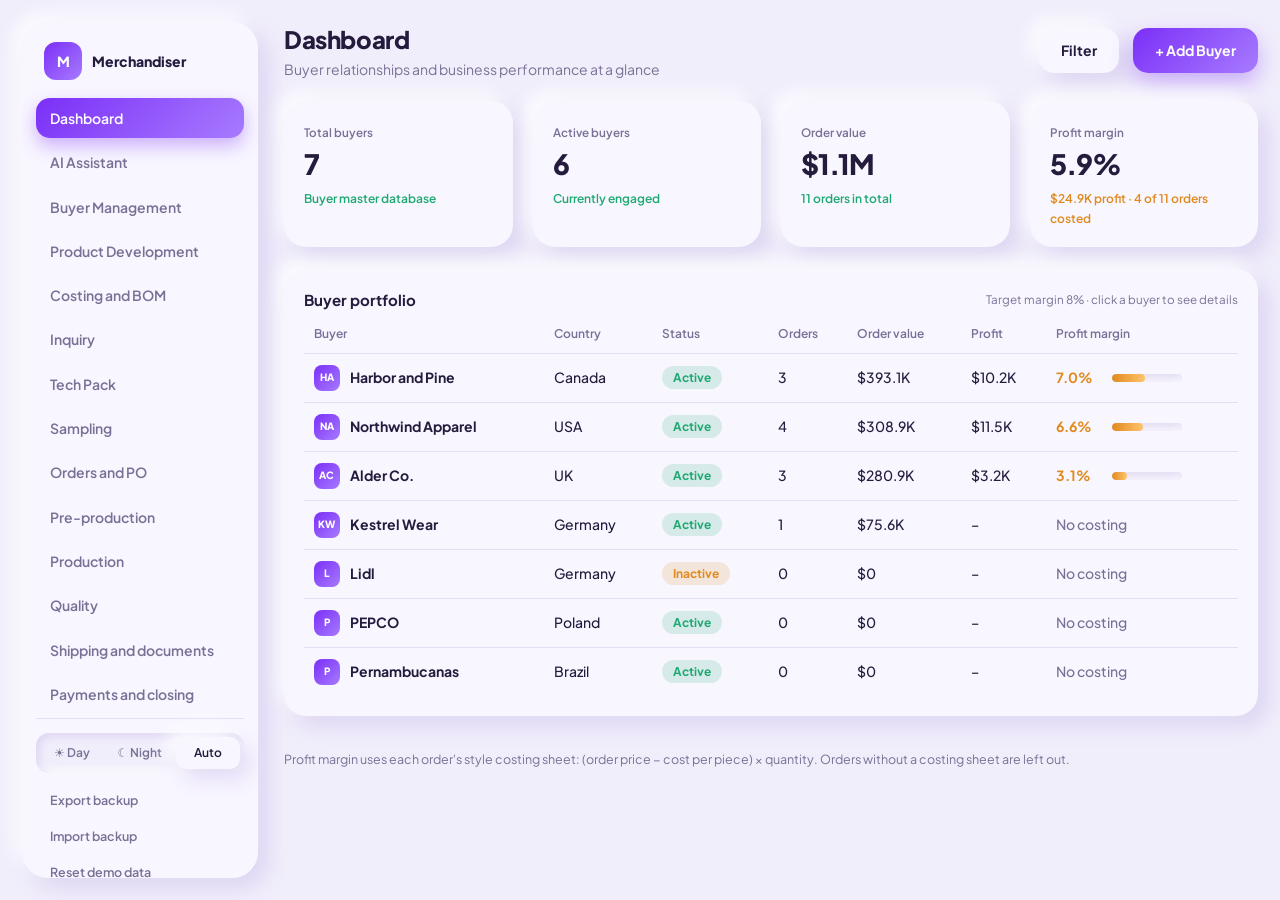
==== commit e8310976: "Update 2026-11-22 23:01" ====
--- a/index.html
+++ b/index.html
@@ -28,6 +28,7 @@
 <!-- Pages (sidebar order follows this list) -->
 <script src="js/pages/dashboard.js"></script>
 <script src="js/pages/ai-assistant.js"></script>
+<script src="js/claude.js"></script>
 <script src="js/pages/buyers.js"></script>
 <script src="js/pages/product-dev.js"></script>
 <script src="js/pages/costing.js"></script>
--- a/css/style.css
+++ b/css/style.css
@@ -0,0 +1,45 @@
+/* Base layout, theme and shared components */
+:root{--bg:#f1eefb;--card:#f8f6ff;--ink:#241b3d;--mute:#7a7096;--ac:#7b2ff7;--ac2:#a77bff;--line:#e3ddf5;--ok:#1fa971;--wn:#e08a1e;--bd:#d6455d;--hi:#fff;--lo:rgba(120,90,200,.18);
+--sh:9px 9px 22px var(--lo),-7px -7px 18px var(--hi);--in:inset 3px 3px 8px var(--lo),inset -3px -3px 8px var(--hi);
+box-sizing:border-box;padding-top:env(safe-area-inset-top,0px);padding-bottom:env(safe-area-inset-bottom,0px)}
+@media(prefers-color-scheme:dark){:root:not([data-theme="light"]){--bg:#1a1530;--card:#211b3b;--ink:#efeafd;--mute:#a79dc9;--line:#322a55;--hi:rgba(255,255,255,.04);--lo:rgba(0,0,0,.45);--ac2:#b794ff}}
+:root[data-theme="dark"]{--bg:#1a1530;--card:#211b3b;--ink:#efeafd;--mute:#a79dc9;--line:#322a55;--hi:rgba(255,255,255,.04);--lo:rgba(0,0,0,.45);--ac2:#b794ff}
+*{box-sizing:border-box}html{scroll-padding-top:env(safe-area-inset-top,0px)}
+body{margin:0;background:var(--bg);color:var(--ink);font:14px/1.45 "Plus Jakarta Sans",system-ui,-apple-system,"Segoe UI",sans-serif}
+.app{display:grid;grid-template-columns:236px minmax(0,1fr);gap:26px;padding:22px;max-width:1650px;margin:0 auto}
+.card{background:var(--card);border-radius:22px;box-shadow:var(--sh);padding:20px}
+h1{font-size:24px;margin:0;font-weight:800;letter-spacing:-.4px}h2{font-size:15px;margin:0 0 14px;font-weight:700}
+.side{position:sticky;top:22px;height:calc(100vh - 44px);overflow-y:auto;padding:18px 14px;display:flex;flex-direction:column;gap:4px;border-radius:26px}
+.brand{display:flex;align-items:center;gap:10px;font-weight:800;padding:2px 8px 14px}
+.logo{width:38px;height:38px;border-radius:12px;background:linear-gradient(135deg,var(--ac),var(--ac2));color:#fff;display:grid;place-items:center}
+.side a{display:block;padding:10px 14px;border-radius:14px;color:var(--mute);text-decoration:none;font-weight:600;white-space:nowrap}
+.side a:hover{box-shadow:var(--in)}
+.side a.on{background:linear-gradient(135deg,var(--ac),var(--ac2));color:#fff;box-shadow:0 8px 18px rgba(123,47,247,.35)}
+.side a:focus-visible,.btn:focus-visible{outline:2px solid var(--ac);outline-offset:2px}
+.main{display:flex;flex-direction:column;gap:22px;min-width:0}
+.top{display:flex;align-items:center;gap:14px;flex-wrap:wrap}.top div{margin-right:auto}.top p{margin:2px 0 0;color:var(--mute)}
+.btn{border:0;font:inherit;font-weight:700;color:#fff;background:linear-gradient(135deg,var(--ac),var(--ac2));padding:12px 22px;border-radius:15px;box-shadow:0 10px 22px rgba(123,47,247,.35)}
+.btn.g{background:var(--card);color:var(--ink);box-shadow:var(--sh)}
+.kp{display:grid;grid-template-columns:repeat(auto-fit,minmax(170px,1fr));gap:20px}
+.kp small{color:var(--mute);font-weight:600}.kp b{display:block;font-size:28px;font-weight:800;letter-spacing:-1px;margin:2px 0}.kp span{font-size:12px;font-weight:600}
+.ok{color:var(--ok)}.bd{color:var(--bd)}.wn{color:var(--wn)}
+.g2{display:grid;grid-template-columns:minmax(0,1.7fr) minmax(0,1fr);gap:22px;align-items:start}
+.tw{overflow-x:auto}table{width:100%;border-collapse:collapse;min-width:560px}
+th{text-align:left;font-size:12px;color:var(--mute);font-weight:600;padding:0 10px 10px}td{padding:11px 10px;border-top:1px solid var(--line);font-weight:500}td:first-child{font-weight:700}
+.chip{display:inline-block;padding:3px 11px;border-radius:20px;font-size:12px;font-weight:700;white-space:nowrap}
+.c-ok{background:rgba(31,169,113,.15);color:var(--ok)}.c-w{background:rgba(224,138,30,.16);color:var(--wn)}.c-b{background:rgba(214,69,93,.14);color:var(--bd)}.c-p{background:rgba(123,47,247,.14);color:var(--ac)}
+.fl{display:flex;flex-direction:column;gap:10px}
+.f{display:flex;align-items:center;gap:12px;padding:10px 12px;border-radius:14px;background:var(--bg);box-shadow:var(--in)}
+.f i{width:22px;height:22px;border-radius:7px;display:grid;place-items:center;font:800 12px system-ui;flex:none;font-style:normal}
+.f .ok{background:var(--ok);color:#fff}.f .wt{background:var(--wn);color:#fff}.f .no{background:var(--line);color:var(--mute)}
+.f b{flex:1;font-weight:600;font-size:13px}.f small{color:var(--mute);font-size:11.5px;text-align:right}
+.br{display:grid;grid-template-columns:110px 1fr 40px;gap:12px;align-items:center;font-size:12.5px;font-weight:600;margin-bottom:12px}
+.br em{font-style:normal;color:var(--mute);text-align:right}
+.bar{height:12px;border-radius:8px;background:var(--bg);box-shadow:var(--in);position:relative}.bar i{position:absolute;inset:0 auto 0 0;border-radius:8px;background:linear-gradient(90deg,var(--ac),var(--ac2))}
+.pipe{display:flex;gap:12px;overflow-x:auto;padding:6px 6px 16px;margin:0 -6px}
+.st{flex:0 0 118px;color:inherit;text-decoration:none;background:var(--card);border-radius:16px;box-shadow:var(--sh);padding:12px}
+.st i{font-style:normal;font-size:11px;color:var(--mute);font-weight:600}.st strong{display:block;font-size:22px;font-weight:800}.st span{font-size:12px;font-weight:600;display:block;line-height:1.25}
+
+/* Responsive */
+@media(max-width:1000px){.g2{grid-template-columns:1fr}}
+@media(max-width:820px){.app{grid-template-columns:1fr;padding:14px;gap:16px}.side{position:static;height:auto;flex-direction:row;overflow-x:auto;padding:10px}.brand{display:none}}
--- a/css/ai-assistant.css
+++ b/css/ai-assistant.css
@@ -0,0 +1,117 @@
+/* AI Assistant module */
+.ai{border-radius:26px;min-height:calc(100vh - 150px);padding:26px clamp(16px,4vw,48px);color:#f1ebff;display:flex;flex-direction:column;background:radial-gradient(70% 50% at 70% 5%,#7b4fd6 0,transparent 70%),radial-gradient(60% 45% at 10% 100%,#5a2f9c 0,transparent 70%),linear-gradient(180deg,#2b1952,#190f30);border:1px solid rgba(255,255,255,.12);box-shadow:var(--sh)}
+.ai .mid{flex:1;display:flex;flex-direction:column;justify-content:center;align-items:center;width:100%;max-width:800px;margin:0 auto;padding:10px 0}
+.ai .h{display:flex;flex-direction:column;align-items:center;text-align:center}
+.ai .orb{width:60px;height:60px;border-radius:50%;background:radial-gradient(circle at 35% 30%,#e9d6ff,#8a4dff 45%,#2a1166 85%);box-shadow:0 0 50px rgba(155,77,255,.7),inset -6px -8px 16px rgba(20,5,60,.6);margin-bottom:18px}
+.ai h2{margin:0;font-size:clamp(22px,3vw,32px);font-weight:500;letter-spacing:-.4px}
+.ai .h p{margin:8px 0 0;color:#b4a6d6;max-width:46ch}
+.ai .chp,.ai .bx,.ai .cds{width:100%;max-width:800px;margin-left:auto;margin-right:auto}
+.ai .chp{display:flex;gap:10px;flex-wrap:wrap;margin-top:20px;margin-bottom:12px}
+.ai .chp button{display:inline-flex;gap:8px;align-items:center;padding:9px 16px;border-radius:20px;background:rgba(10,5,22,.5);border:1px solid rgba(255,255,255,.16);color:#f1ebff;font:inherit;font-weight:600;font-size:13px;cursor:pointer}
+.ai .bx{border-radius:22px;padding:16px;background:rgba(10,5,22,.5);border:1px solid rgba(255,255,255,.24);box-shadow:inset 0 0 30px rgba(155,77,255,.08)}
+.ai .q{display:flex;gap:10px;color:#b4a6d6;min-height:56px}.ai .q .ic{color:#c38bff;margin-top:2px}
+.ai .tl{display:flex;align-items:center;gap:4px;color:#b4a6d6;flex-wrap:wrap}
+.ai .tl button{display:flex;gap:7px;align-items:center;border:0;background:none;color:inherit;font:inherit;padding:6px 8px;border-radius:10px;cursor:pointer}
+.ai .tl i{width:1px;height:18px;background:rgba(255,255,255,.18)}
+.ai .rt{margin-left:auto;display:flex;gap:8px}
+.ai .tl .r{width:36px;height:36px;border-radius:50%;justify-content:center;padding:0;background:rgba(255,255,255,.1);color:#f1ebff}
+.ai .tl .r.go{background:linear-gradient(135deg,#9b4dff,#6f2ee0);box-shadow:0 6px 18px rgba(155,77,255,.5)}
+.ai .cds{display:grid;grid-template-columns:repeat(3,1fr);gap:12px;margin-top:14px}
+.ai .cd{padding:14px;border-radius:16px;background:rgba(255,255,255,.05);border:1px solid rgba(255,255,255,.12)}
+.ai .cd .t{display:flex;align-items:center;gap:10px;margin-bottom:8px;font-weight:700}
+.ai .cd .t span{width:32px;height:32px;border-radius:10px;background:rgba(255,255,255,.1);display:grid;place-items:center}
+.ai .cd .t em{margin-left:auto;font-style:normal;font-size:11px;font-weight:600;padding:3px 9px;border-radius:8px;background:rgba(255,255,255,.1);color:#b4a6d6}
+.ai .cd p{margin:0;color:#b4a6d6;font-size:12.5px}
+.ai .ic{width:18px;height:18px;fill:none;stroke:currentColor;stroke-width:1.7;stroke-linecap:round;stroke-linejoin:round;flex:none}
+.ai .cv{display:none;flex-direction:column;gap:16px;width:100%}
+.ai[data-v=chat] .h,.ai[data-v=chat] .chp,.ai[data-v=chat] .cds{display:none}
+.ai[data-v=chat] .cv{display:flex}
+.ai .um{align-self:flex-end;max-width:80%;padding:12px 16px;border-radius:18px 18px 4px 18px;background:linear-gradient(135deg,#9b4dff,#6f2ee0)}
+.ai .um small{display:flex;gap:6px;align-items:center;margin-top:8px;padding:6px 10px;border-radius:10px;background:rgba(0,0,0,.22);width:fit-content;font-weight:600}
+.ai .am{padding:14px 16px;border-radius:4px 18px 18px 18px;background:rgba(255,255,255,.07);border:1px solid rgba(255,255,255,.14);max-width:92%}
+.ai .am p{margin:0 0 10px}.ai .am p:last-child{margin:0}
+.ai .kv{display:grid;grid-template-columns:130px 1fr;gap:6px 14px;margin:8px 0 12px;padding:12px 14px;border-radius:14px;background:rgba(10,5,22,.5);font-size:13px}
+.ai .kv span{color:#b4a6d6}
+.ai .wn{color:#ffc46b}.ai .gd{color:#43d6a0}
+.ai .ac{display:flex;gap:8px;flex-wrap:wrap;margin-top:10px}
+.ai .ac button{border:0;font:inherit;font-weight:700;font-size:13px;color:#fff;background:linear-gradient(135deg,#9b4dff,#6f2ee0);padding:9px 16px;border-radius:12px}
+.ai .ac button.g{background:rgba(255,255,255,.09);border:1px solid rgba(255,255,255,.16)}
+.ai .nw{align-self:center;border:1px solid rgba(255,255,255,.16);background:none;color:#b4a6d6;font:inherit;padding:7px 16px;border-radius:20px;cursor:pointer}
+@media(max-width:820px){.ai .cds{grid-template-columns:1fr}.ai .kv{grid-template-columns:100px 1fr}}
+.ai{background:var(--card);border:0;box-shadow:var(--sh);color:var(--ink)}
+.ai .h p,.ai .q,.ai .tl,.ai .kv span,.ai .cd p,.ai .nw{color:var(--mute)}
+.ai .orb{background:radial-gradient(circle at 35% 30%,#fff,#c9a6ff 45%,var(--ac));box-shadow:0 14px 36px rgba(123,47,247,.45),inset -6px -8px 16px rgba(60,10,140,.3)}
+.ai .chp button{background:var(--card);border:0;box-shadow:var(--sh);color:var(--ink)}
+.ai .bx{background:var(--bg);border:0;box-shadow:var(--in)}
+.ai .q .ic{color:var(--ac)}
+.ai .tl i{background:var(--line)}
+.ai .tl button:hover{color:var(--ink)}
+.ai .tl .r{background:var(--card);color:var(--ink);box-shadow:var(--sh)}
+.ai .tl .r.go{background:linear-gradient(135deg,var(--ac),var(--ac2));color:#fff;box-shadow:0 8px 18px rgba(123,47,247,.35)}
+.ai .cd{background:var(--card);border:0;box-shadow:var(--sh)}
+.ai .cd .t span{background:var(--bg);box-shadow:var(--in);color:var(--ac)}
+.ai .cd .t em{background:var(--bg);color:var(--mute)}
+.ai .um{background:linear-gradient(135deg,var(--ac),var(--ac2));color:#fff;box-shadow:0 8px 18px rgba(123,47,247,.25)}
+.ai .um small{background:rgba(255,255,255,.22)}
+.ai .am{background:var(--bg);border:0;box-shadow:var(--in)}
+.ai .kv{background:var(--card);box-shadow:var(--sh)}
+.ai .wn{color:var(--wn)}.ai .gd{color:var(--ok)}
+.ai .ac button{background:linear-gradient(135deg,var(--ac),var(--ac2));box-shadow:0 8px 18px rgba(123,47,247,.3)}
+.ai .ac button.g{background:var(--card);color:var(--ink);border:0;box-shadow:var(--sh)}
+.ai .nw{background:var(--card);border:0;box-shadow:var(--sh)}
+
+/* Neon light around the message box, with a pop-up entrance */
+@property --nang{syntax:"<angle>";initial-value:0deg;inherits:false}
+.ai .bx.neon{position:relative;isolation:isolate;animation:neonGlow 6s ease-in-out infinite}
+.ai .bx.neon::before{content:"";position:absolute;inset:-2px;border-radius:24px;padding:2px;pointer-events:none;z-index:2;
+  background:conic-gradient(from var(--nang),#7b2ff7,#c86bff,#3fd0ff,#ff5ec4,#ffb86b,#7b2ff7);
+  -webkit-mask:linear-gradient(#000 0 0) content-box,linear-gradient(#000 0 0);-webkit-mask-composite:xor;mask-composite:exclude;
+  animation:neonSpin 5s linear infinite}
+.ai .bx.neon:focus-within::before{animation-duration:2.2s;inset:-3px;padding:3px}
+.ai .bx.neon:focus-within{animation:neonGlowHi 2.6s ease-in-out infinite}
+@keyframes neonSpin{to{--nang:360deg}}
+@keyframes neonGlow{
+  0%,100%{box-shadow:var(--in),0 0 18px rgba(123,47,247,.38),0 0 42px rgba(63,208,255,.16)}
+  50%{box-shadow:var(--in),0 0 26px rgba(255,94,196,.34),0 0 56px rgba(123,47,247,.24)}}
+@keyframes neonGlowHi{
+  0%,100%{box-shadow:var(--in),0 0 26px rgba(123,47,247,.6),0 0 64px rgba(63,208,255,.3)}
+  50%{box-shadow:var(--in),0 0 34px rgba(255,94,196,.5),0 0 80px rgba(123,47,247,.38)}}
+
+/* Pop-up entrance when the AI page opens */
+.ai .bx.pop{animation:bxPop .75s cubic-bezier(.2,.9,.3,1.25) both,neonGlow 6s ease-in-out .75s infinite}
+.ai .chp.pop{animation:bxRise .55s ease-out .15s both}
+.ai .cds.pop .cd{animation:bxRise .55s ease-out both}
+.ai .cds.pop .cd:nth-child(1){animation-delay:.3s}
+.ai .cds.pop .cd:nth-child(2){animation-delay:.4s}
+.ai .cds.pop .cd:nth-child(3){animation-delay:.5s}
+.ai .h .orb{animation:orbFloat 4s ease-in-out infinite}
+@keyframes bxPop{0%{opacity:0;transform:translateY(22px) scale(.92)}60%{opacity:1;transform:translateY(-4px) scale(1.02)}100%{opacity:1;transform:none}}
+@keyframes bxRise{from{opacity:0;transform:translateY(14px)}to{opacity:1;transform:none}}
+@keyframes orbFloat{0%,100%{transform:translateY(0)}50%{transform:translateY(-6px)}}
+
+@media(prefers-reduced-motion:reduce){
+  .ai .bx.neon,.ai .bx.neon::before,.ai .bx.pop,.ai .chp.pop,.ai .cds.pop .cd,.ai .h .orb{animation:none}
+  .ai .bx.neon{box-shadow:var(--in),0 0 20px rgba(123,47,247,.4)}
+}
+
+/* Claude connection badge, live answer and formatted replies */
+.ai .aib{display:inline-flex;align-items:center;gap:8px;margin-top:14px;padding:6px 14px;border-radius:20px;border:0;font:inherit;font-size:12.5px;font-weight:600;cursor:pointer;background:var(--card);color:var(--mute);box-shadow:var(--sh)}
+.ai .aib i{width:8px;height:8px;border-radius:50%;background:var(--mute)}
+.ai .aib.on{color:var(--ink)}
+.ai .aib.on i{background:var(--ok);box-shadow:0 0 0 3px rgba(31,169,113,.2)}
+.ai .cvf{display:flex;gap:10px;justify-content:center;align-items:center;flex-wrap:wrap}
+.ai .cvf .aib{margin-top:0}
+.ai .am h4{margin:12px 0 6px;font-size:14px}
+.ai .am ol{margin:6px 0 10px;padding-left:20px}
+.ai .am code{font-size:12.5px;padding:1px 6px;border-radius:6px;background:var(--card)}
+.ai .am .tw{margin:8px 0 10px}
+.ai .am table{min-width:0;font-size:13px}
+.ai .am .mf{margin-top:10px;font-size:11.5px;color:var(--mute)}
+.ai .thinking{color:var(--mute)}
+.ai .thinking span{animation:aiDot 1.2s infinite both}
+.ai .thinking span:nth-child(2){animation-delay:.2s}
+.ai .thinking span:nth-child(3){animation-delay:.4s}
+@keyframes aiDot{0%,80%,100%{opacity:.2}40%{opacity:1}}
+.ai .cursor{display:inline-block;width:7px;height:15px;margin-left:2px;vertical-align:-2px;background:var(--ac);animation:aiDot 1s infinite}
+.ck-note{margin-top:4px}
+@media(prefers-reduced-motion:reduce){.ai .thinking span,.ai .cursor{animation:none}}
--- a/css/forms.css
+++ b/css/forms.css
@@ -0,0 +1,190 @@
+/* Interactive pieces: popup form, inputs, dropdowns, toast, search, clickable rows, order file, calculators */
+
+.btn{cursor:pointer;text-decoration:none;display:inline-block}
+.btn.sm{padding:9px 15px;border-radius:12px;font-size:13px}
+.hd{display:flex;align-items:center;gap:10px;margin-bottom:14px;flex-wrap:wrap}
+.hd h2{margin:0 auto 0 0}
+.mute{color:var(--mute)}
+.note{font-size:12.5px;margin:12px 0 0}
+.empty{color:var(--mute);text-align:center;padding:18px 10px !important;font-weight:500 !important;margin:0}
+.stack{display:flex;flex-direction:column;gap:22px;min-width:0}
+.card-foot{display:flex;gap:10px;flex-wrap:wrap;margin-top:14px}
+
+/* Inputs share the soft inset look */
+.pk,.fd input,.fd select,.fd textarea,.sb input,.calc input,.calc select{font:inherit;color:var(--ink);background:var(--bg);border:0;border-radius:12px;box-shadow:var(--in);padding:10px 12px;min-width:0;width:100%}
+.pk{width:auto;max-width:230px;font-weight:600;font-size:13px;padding:8px 10px;cursor:pointer}
+.pk:focus-visible,.fd :is(input,select,textarea):focus,.sb input:focus,.calc :is(input,select):focus{outline:2px solid var(--ac);outline-offset:1px}
+
+/* Clickable rows and checklist items */
+td:first-child,td .chip{white-space:nowrap}
+tr.rw{cursor:pointer}
+tr.rw:hover td{background:rgba(123,47,247,.06)}
+tr.rw:focus-visible{outline:2px solid var(--ac);outline-offset:-2px}
+.f.ck{cursor:pointer;user-select:none}
+.f.ck:hover{box-shadow:var(--in),0 0 0 1px var(--line)}
+.f.ck:focus-visible{outline:2px solid var(--ac)}
+.f .na{background:transparent;color:var(--mute);box-shadow:inset 0 0 0 1.5px var(--line)}
+a.lk{color:var(--ac);font-weight:700;text-decoration:none}
+a.lk:hover{text-decoration:underline}
+
+/* Sidebar data buttons */
+.side .foot{margin-top:auto;padding-top:14px;display:flex;flex-direction:column;gap:2px;border-top:1px solid var(--line)}
+.side .foot button{border:0;background:none;font:inherit;font-size:12.5px;font-weight:600;color:var(--mute);text-align:left;padding:8px 14px;border-radius:12px;cursor:pointer;white-space:nowrap}
+.side .foot button:hover{box-shadow:var(--in);color:var(--ink)}
+
+.sb{padding:12px}
+
+/* Popup form */
+#modal{position:fixed;inset:0;z-index:50;display:grid;place-items:center;padding:16px}
+#modal[hidden]{display:none}
+#modal .ov{position:absolute;inset:0;background:rgba(20,10,40,.45);backdrop-filter:blur(3px)}
+.md{position:relative;width:min(660px,100%);max-height:calc(100vh - 32px);overflow-y:auto}
+.md .x{border:0;background:var(--bg);box-shadow:var(--in);width:34px;height:34px;border-radius:10px;font-size:20px;line-height:1;color:var(--mute);cursor:pointer}
+.fg{display:grid;grid-template-columns:1fr 1fr;gap:12px 14px}
+.fd{display:flex;flex-direction:column;gap:6px;font-size:12px;font-weight:600;color:var(--mute)}
+.fd.full{grid-column:1/-1}
+.fd input[readonly]{opacity:.6}
+.err{color:var(--bd);font-weight:600;margin:12px 0 0}
+.fa{display:flex;gap:10px;margin-top:18px;flex-wrap:wrap;align-items:center}
+.fa span{margin-left:auto}
+.btn.del{color:var(--bd)}
+
+#toast{position:fixed;left:50%;bottom:calc(24px + env(safe-area-inset-bottom,0px));transform:translateX(-50%);background:var(--ink);color:var(--bg);padding:11px 20px;border-radius:14px;font-weight:600;z-index:60;box-shadow:0 10px 30px rgba(0,0,0,.25);max-width:calc(100vw - 32px)}
+
+/* Order file */
+.stg{display:grid;grid-template-columns:repeat(auto-fill,minmax(300px,1fr));gap:22px;align-items:start}
+.stg .card.cur{box-shadow:var(--sh),0 0 0 2px var(--ac)}
+.stg .bar{margin:-4px 0 14px}
+
+/* Calculators */
+.calc{display:grid;grid-template-columns:1fr 1fr;gap:10px}
+.calc label{display:flex;flex-direction:column;gap:5px;font-size:12px;font-weight:600;color:var(--mute)}
+.res{margin-top:14px;padding:12px 14px;border-radius:14px;background:var(--bg);box-shadow:var(--in);font-size:13px;display:grid;grid-template-columns:1fr auto;gap:6px 12px}
+.res b{text-align:right}
+
+/* AI assistant additions */
+.ai textarea{flex:1;border:0;background:none;resize:none;font:inherit;color:var(--ink);outline:none;min-height:24px;max-height:160px;padding:0}
+.ai textarea::placeholder{color:var(--mute)}
+.ai .cd,.ai .chp button,.ai .ac button{cursor:pointer}
+.ai .am ul{margin:6px 0 10px;padding-left:18px}
+.ai .am li{margin:4px 0}
+.ai pre{white-space:pre-wrap;font:inherit;font-size:13px;margin:8px 0 0;padding:12px 14px;border-radius:14px;background:var(--card);box-shadow:var(--sh)}
+.ai .tl .r.rec{background:var(--bd);color:#fff}
+
+@media(max-width:1000px){.g2{grid-template-columns:minmax(0,1fr)}}
+@media(max-width:820px){
+  .stg{grid-template-columns:minmax(0,1fr)}
+  .side .foot{flex-direction:row;margin-top:0;padding-top:0;border-top:0;border-left:1px solid var(--line);padding-left:8px}
+  .fg,.calc{grid-template-columns:1fr}
+}
+
+/* Buyer management */
+.pk.sr{cursor:text;min-width:200px;font-weight:500}
+.sub3{display:flex;align-items:center;gap:8px;font-size:13.5px;font-weight:700;margin:18px 0 10px}
+.bp{margin-top:0}
+.bp b{font-weight:600}
+small.blk{display:block;text-align:left;margin-top:3px;font-weight:500;white-space:pre-wrap}
+@media(max-width:820px){.pk.sr{min-width:0;flex:1}}
+
+/* Repeatable list field (contact persons) */
+.ls{display:flex;flex-direction:column;gap:10px}
+.lr{padding:12px;border-radius:14px;border:1px solid var(--line)}
+.lr-h{display:flex;align-items:center;justify-content:space-between;margin-bottom:8px;color:var(--ink);font-size:12.5px}
+.lr-h small{color:var(--mute);font-weight:600}
+.lr-h .x{width:28px;height:28px;font-size:17px}
+.lr-g{display:grid;grid-template-columns:1fr 1fr;gap:8px 12px}
+.lr-g label{display:flex;flex-direction:column;gap:5px;font-size:11.5px}
+.lr-g input{font:inherit;font-size:13px;color:var(--ink);background:var(--bg);border:0;border-radius:11px;box-shadow:var(--in);padding:9px 11px;width:100%;min-width:0}
+.lr-g input:focus{outline:2px solid var(--ac);outline-offset:1px}
+.lr-g label:last-child{grid-column:1/-1}
+.ls-add{align-self:flex-start;margin-top:4px}
+.f.cp{align-items:flex-start}
+.f.cp i{font-size:11px}
+.f.cp .chip{font-size:10.5px;padding:1px 8px;margin-left:4px;vertical-align:1px}
+@media(max-width:820px){.lr-g{grid-template-columns:1fr}}
+
+/* Table that shows about 15 rows, then scrolls inside the card */
+.tw.tw15{overflow-y:auto;overscroll-behavior:contain;scrollbar-width:thin;scrollbar-color:var(--line) transparent}
+.tw.tw15 thead th{position:sticky;top:0;z-index:1;background:var(--card);padding-top:4px}
+.tw.tw15::-webkit-scrollbar{width:8px;height:8px}
+.tw.tw15::-webkit-scrollbar-thumb{background:var(--line);border-radius:8px}
+/* Card that stretches to the height of the card beside it */
+.g2>.card.fill{align-self:stretch}
+
+/* Buyer logo and popup */
+.blogo{display:inline-grid;place-items:center;flex:none;overflow:hidden;border-radius:9px;background:linear-gradient(135deg,var(--ac),var(--ac2));color:#fff;font-weight:800;letter-spacing:.3px}
+.blogo:has(img){background:#fff;box-shadow:inset 0 0 0 1px var(--line)}
+.blogo img{width:100%;height:100%;object-fit:contain;padding:3px}
+.blogo.sm{width:26px;height:26px;font-size:10px;border-radius:8px}
+.blogo.md{width:44px;height:44px;font-size:14px;border-radius:12px}
+.blogo.lg{width:68px;height:68px;font-size:22px;border-radius:18px}
+.bn{display:inline-flex;align-items:center;gap:10px}
+.vh{display:flex;align-items:center;gap:14px;margin-right:auto;min-width:0}
+.vh h2{margin:0}
+.vh p{margin:4px 0 0;font-size:12.5px}
+.vh.sm{margin:0 0 12px;gap:12px}
+.vw{width:min(880px,100%)}
+.vg{display:grid;grid-template-columns:1fr 1fr;gap:6px 24px}
+.vg .sub3:first-child{margin-top:4px}
+.imgf{display:flex;align-items:center;gap:14px;padding:10px;border-radius:14px;border:1px dashed var(--line)}
+.imgp{width:76px;height:76px;flex:none;border-radius:16px;background:#fff;display:grid;place-items:center;overflow:hidden;box-shadow:inset 0 0 0 1px var(--line)}
+.imgp img{max-width:100%;max-height:100%;object-fit:contain}
+.imgp em{font-style:normal;font-size:11px;color:#8a83a3}
+.imgb{display:flex;flex-direction:column;gap:6px;font-weight:500}
+@media(max-width:820px){.vg{grid-template-columns:1fr}.vh .blogo.lg{width:52px;height:52px}}
+
+/* Product development */
+.st{cursor:pointer}
+.st.on{box-shadow:var(--sh),0 0 0 2px var(--ac)}
+.st.bad strong{color:var(--bd)}
+.blogo.sk{background:linear-gradient(135deg,var(--ac2),var(--ac))}
+.mbar{display:inline-block;width:70px;height:8px;border-radius:6px;background:var(--bg);box-shadow:var(--in);position:relative;overflow:hidden;vertical-align:middle}
+.mbar i{position:absolute;inset:0 auto 0 0;border-radius:6px;background:linear-gradient(90deg,var(--ac),var(--ac2))}
+.steps{display:grid;grid-template-columns:repeat(7,minmax(0,1fr));gap:6px;margin:4px 0 8px;position:relative}
+.stp{display:flex;flex-direction:column;align-items:center;text-align:center;gap:5px;position:relative;font-size:11.5px;font-weight:600;color:var(--mute)}
+.stp::before{content:"";position:absolute;top:14px;left:-50%;right:50%;height:2px;background:var(--line);z-index:0}
+.stp:first-child::before{display:none}
+.stp.done::before,.stp.cur::before{background:var(--ac)}
+.stp i{position:relative;z-index:1;width:28px;height:28px;border-radius:50%;display:grid;place-items:center;font:800 12px system-ui;font-style:normal;background:var(--bg);box-shadow:var(--in);color:var(--mute)}
+.stp.done i{background:var(--ok);color:#fff;box-shadow:none}
+.stp.cur i{background:linear-gradient(135deg,var(--ac),var(--ac2));color:#fff;box-shadow:0 6px 14px rgba(123,47,247,.35)}
+.stp.cur span{color:var(--ink)}
+.stp small{font-weight:500;font-size:10.5px;min-height:13px}
+.skl{border-radius:14px;background:#fff;padding:8px;display:grid;place-items:center;box-shadow:inset 0 0 0 1px var(--line)}
+.skl img{max-width:100%;max-height:260px;object-fit:contain}
+.note.pre{white-space:pre-wrap;margin-top:0}
+.f > .btn{flex:none}
+@media(max-width:820px){.steps{grid-template-columns:repeat(4,minmax(0,1fr));row-gap:14px}.stp::before{display:none}}
+.g2.even{grid-template-columns:repeat(2,minmax(0,1fr))}
+@media(max-width:1000px){.g2.even{grid-template-columns:minmax(0,1fr)}}
+
+/* Day / Night switch */
+.side .foot .theme{display:flex;gap:4px;padding:4px;margin-bottom:8px;border-radius:13px;background:var(--bg);box-shadow:var(--in)}
+.side .foot .theme button{flex:1;text-align:center;padding:7px 6px;border-radius:10px;font-size:12px}
+.side .foot .theme button.on{background:var(--card);color:var(--ink);box-shadow:var(--sh)}
+.side .foot .theme button:hover{box-shadow:none}
+.side .foot .theme button.on:hover{box-shadow:var(--sh)}
+@media(max-width:820px){.side .foot .theme{margin:0 4px 0 0}}
+
+/* Export menu */
+.xm{position:relative}
+.xm .menu{position:absolute;right:0;top:calc(100% + 8px);z-index:20;padding:6px;min-width:210px;display:flex;flex-direction:column;gap:2px;border-radius:16px}
+.xm .menu[hidden]{display:none}
+.xm .menu button{border:0;background:none;font:inherit;color:var(--ink);text-align:left;padding:10px 12px;border-radius:11px;cursor:pointer;display:flex;flex-direction:column;gap:1px}
+.xm .menu button small{color:var(--mute);font-size:11.5px;font-weight:500}
+.xm .menu button:hover,.xm .menu button:focus-visible{box-shadow:var(--in);outline:none}
+/* BOM totals */
+.res.bomt{margin-top:16px}
+.res.bomt b:last-of-type{color:var(--mute)}
+
+/* Dashboard profit margin cell */
+.mg{display:inline-flex;align-items:center;gap:10px}
+.mg b{min-width:46px}
+.mg.ok b{color:var(--ok)}.mg.wn b{color:var(--wn)}.mg.bd b{color:var(--bd)}
+.mg.ok .mbar i{background:linear-gradient(90deg,#1fa971,#43d6a0)}
+.mg.wn .mbar i{background:linear-gradient(90deg,#e08a1e,#ffc46b)}
+.mg.bd .mbar i{background:var(--bd)}
+
+/* Single-column buyer popup */
+.vw:has(.vone){width:min(720px,100%)}
+.vone .sub3:first-child{margin-top:4px}
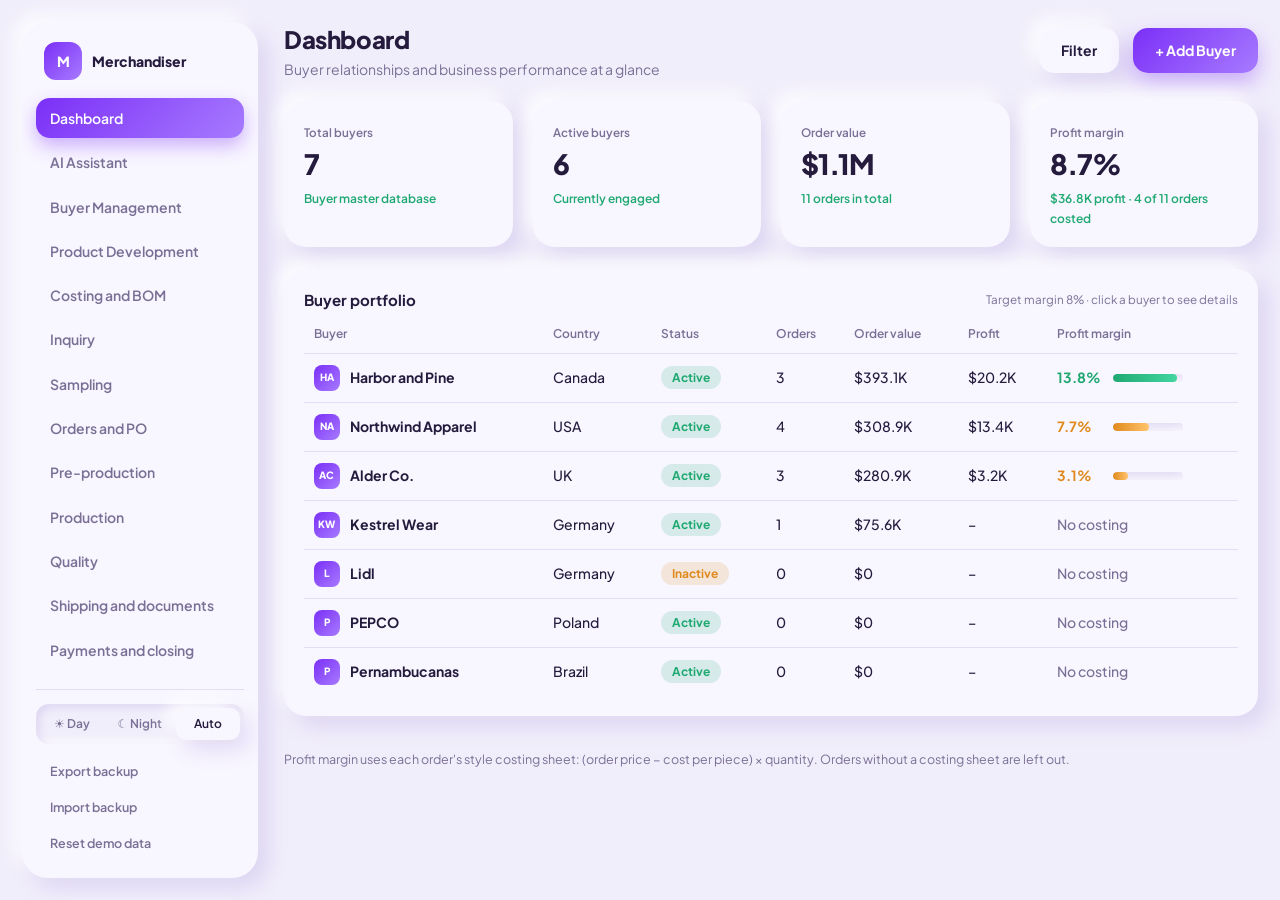
==== commit f04940e2: "Update 2026-11-22 23:15" ====
--- a/index.html
+++ b/index.html
@@ -33,7 +33,6 @@
 <script src="js/pages/product-dev.js"></script>
 <script src="js/pages/costing.js"></script>
 <script src="js/pages/inquiry.js"></script>
-<script src="js/pages/techpack.js"></script>
 <script src="js/pages/sampling.js"></script>
 <script src="js/pages/orders.js"></script>
 <script src="js/pages/preprod.js"></script>
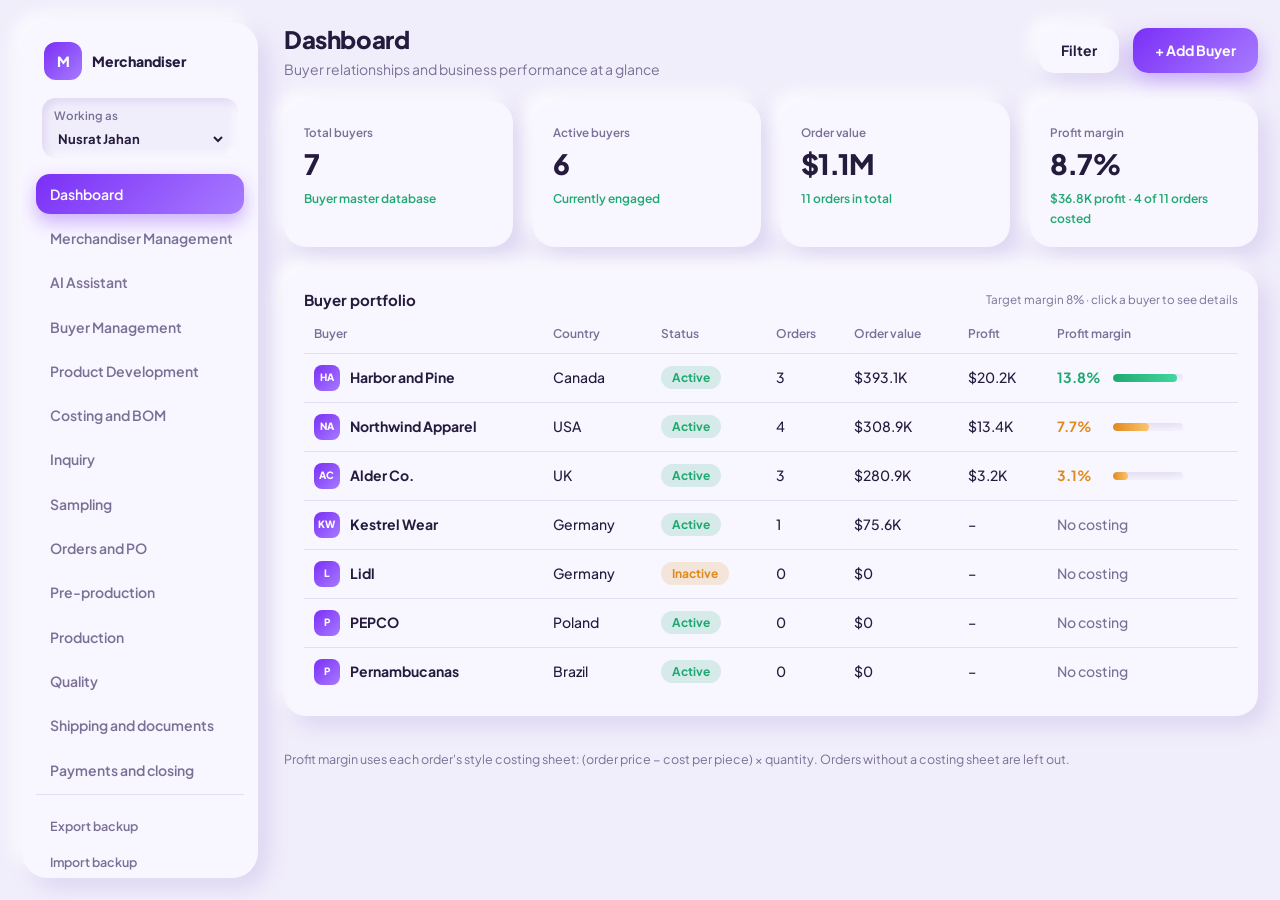
==== commit bf360e6e: "Update 2026-11-22 23:22" ====
--- a/index.html
+++ b/index.html
@@ -2,10 +2,10 @@
 <html lang="en">
 <head>
 <meta charset="utf-8">
+<meta name="color-scheme" content="light">
 <meta name="viewport" content="width=device-width, initial-scale=1, viewport-fit=cover">
 <title>Merchandising Software, All Modules</title>
 <link rel="stylesheet" href="https://fonts.googleapis.com/css2?family=Plus+Jakarta+Sans:wght@400;500;600;700;800&display=swap">
-<script>try{var t=localStorage.getItem("merchandiser-theme");if(t==="light"||t==="dark")document.documentElement.dataset.theme=t}catch(e){}</script>
 <link rel="stylesheet" href="css/style.css">
 <link rel="stylesheet" href="css/ai-assistant.css">
 <link rel="stylesheet" href="css/forms.css">
@@ -24,9 +24,11 @@
 <script src="js/logic.js"></script>
 <script src="js/components.js"></script>
 <script src="js/export.js"></script>
+<script src="js/team.js"></script>
 
 <!-- Pages (sidebar order follows this list) -->
 <script src="js/pages/dashboard.js"></script>
+<script src="js/pages/merchandisers.js"></script>
 <script src="js/pages/ai-assistant.js"></script>
 <script src="js/claude.js"></script>
 <script src="js/pages/buyers.js"></script>
--- a/css/style.css
+++ b/css/style.css
@@ -2,8 +2,6 @@
 :root{--bg:#f1eefb;--card:#f8f6ff;--ink:#241b3d;--mute:#7a7096;--ac:#7b2ff7;--ac2:#a77bff;--line:#e3ddf5;--ok:#1fa971;--wn:#e08a1e;--bd:#d6455d;--hi:#fff;--lo:rgba(120,90,200,.18);
 --sh:9px 9px 22px var(--lo),-7px -7px 18px var(--hi);--in:inset 3px 3px 8px var(--lo),inset -3px -3px 8px var(--hi);
 box-sizing:border-box;padding-top:env(safe-area-inset-top,0px);padding-bottom:env(safe-area-inset-bottom,0px)}
-@media(prefers-color-scheme:dark){:root:not([data-theme="light"]){--bg:#1a1530;--card:#211b3b;--ink:#efeafd;--mute:#a79dc9;--line:#322a55;--hi:rgba(255,255,255,.04);--lo:rgba(0,0,0,.45);--ac2:#b794ff}}
-:root[data-theme="dark"]{--bg:#1a1530;--card:#211b3b;--ink:#efeafd;--mute:#a79dc9;--line:#322a55;--hi:rgba(255,255,255,.04);--lo:rgba(0,0,0,.45);--ac2:#b794ff}
 *{box-sizing:border-box}html{scroll-padding-top:env(safe-area-inset-top,0px)}
 body{margin:0;background:var(--bg);color:var(--ink);font:14px/1.45 "Plus Jakarta Sans",system-ui,-apple-system,"Segoe UI",sans-serif}
 .app{display:grid;grid-template-columns:236px minmax(0,1fr);gap:26px;padding:22px;max-width:1650px;margin:0 auto}
--- a/css/forms.css
+++ b/css/forms.css
@@ -158,13 +158,6 @@
 .g2.even{grid-template-columns:repeat(2,minmax(0,1fr))}
 @media(max-width:1000px){.g2.even{grid-template-columns:minmax(0,1fr)}}
 
-/* Day / Night switch */
-.side .foot .theme{display:flex;gap:4px;padding:4px;margin-bottom:8px;border-radius:13px;background:var(--bg);box-shadow:var(--in)}
-.side .foot .theme button{flex:1;text-align:center;padding:7px 6px;border-radius:10px;font-size:12px}
-.side .foot .theme button.on{background:var(--card);color:var(--ink);box-shadow:var(--sh)}
-.side .foot .theme button:hover{box-shadow:none}
-.side .foot .theme button.on:hover{box-shadow:var(--sh)}
-@media(max-width:820px){.side .foot .theme{margin:0 4px 0 0}}
 
 /* Export menu */
 .xm{position:relative}
@@ -188,3 +181,11 @@
 /* Single-column buyer popup */
 .vw:has(.vone){width:min(720px,100%)}
 .vone .sub3:first-child{margin-top:4px}
+
+/* "Working as" picker and team avatars */
+.side .who{display:flex;flex-direction:column;gap:5px;margin:0 6px 12px;padding:10px 12px;border-radius:14px;background:var(--bg);box-shadow:var(--in);font-size:11.5px;font-weight:600;color:var(--mute)}
+.side .who select{font:inherit;font-size:13px;font-weight:700;color:var(--ink);background:transparent;border:0;padding:0;cursor:pointer}
+.side .who select:focus-visible{outline:2px solid var(--ac);outline-offset:3px;border-radius:4px}
+.blogo.av{background:linear-gradient(135deg,#1fa971,#43d6a0)}
+.fl .f > .blogo.av{width:26px;height:26px;font-size:10px}
+@media(max-width:820px){.side .who{margin:0 8px 0 0;flex:none}}
